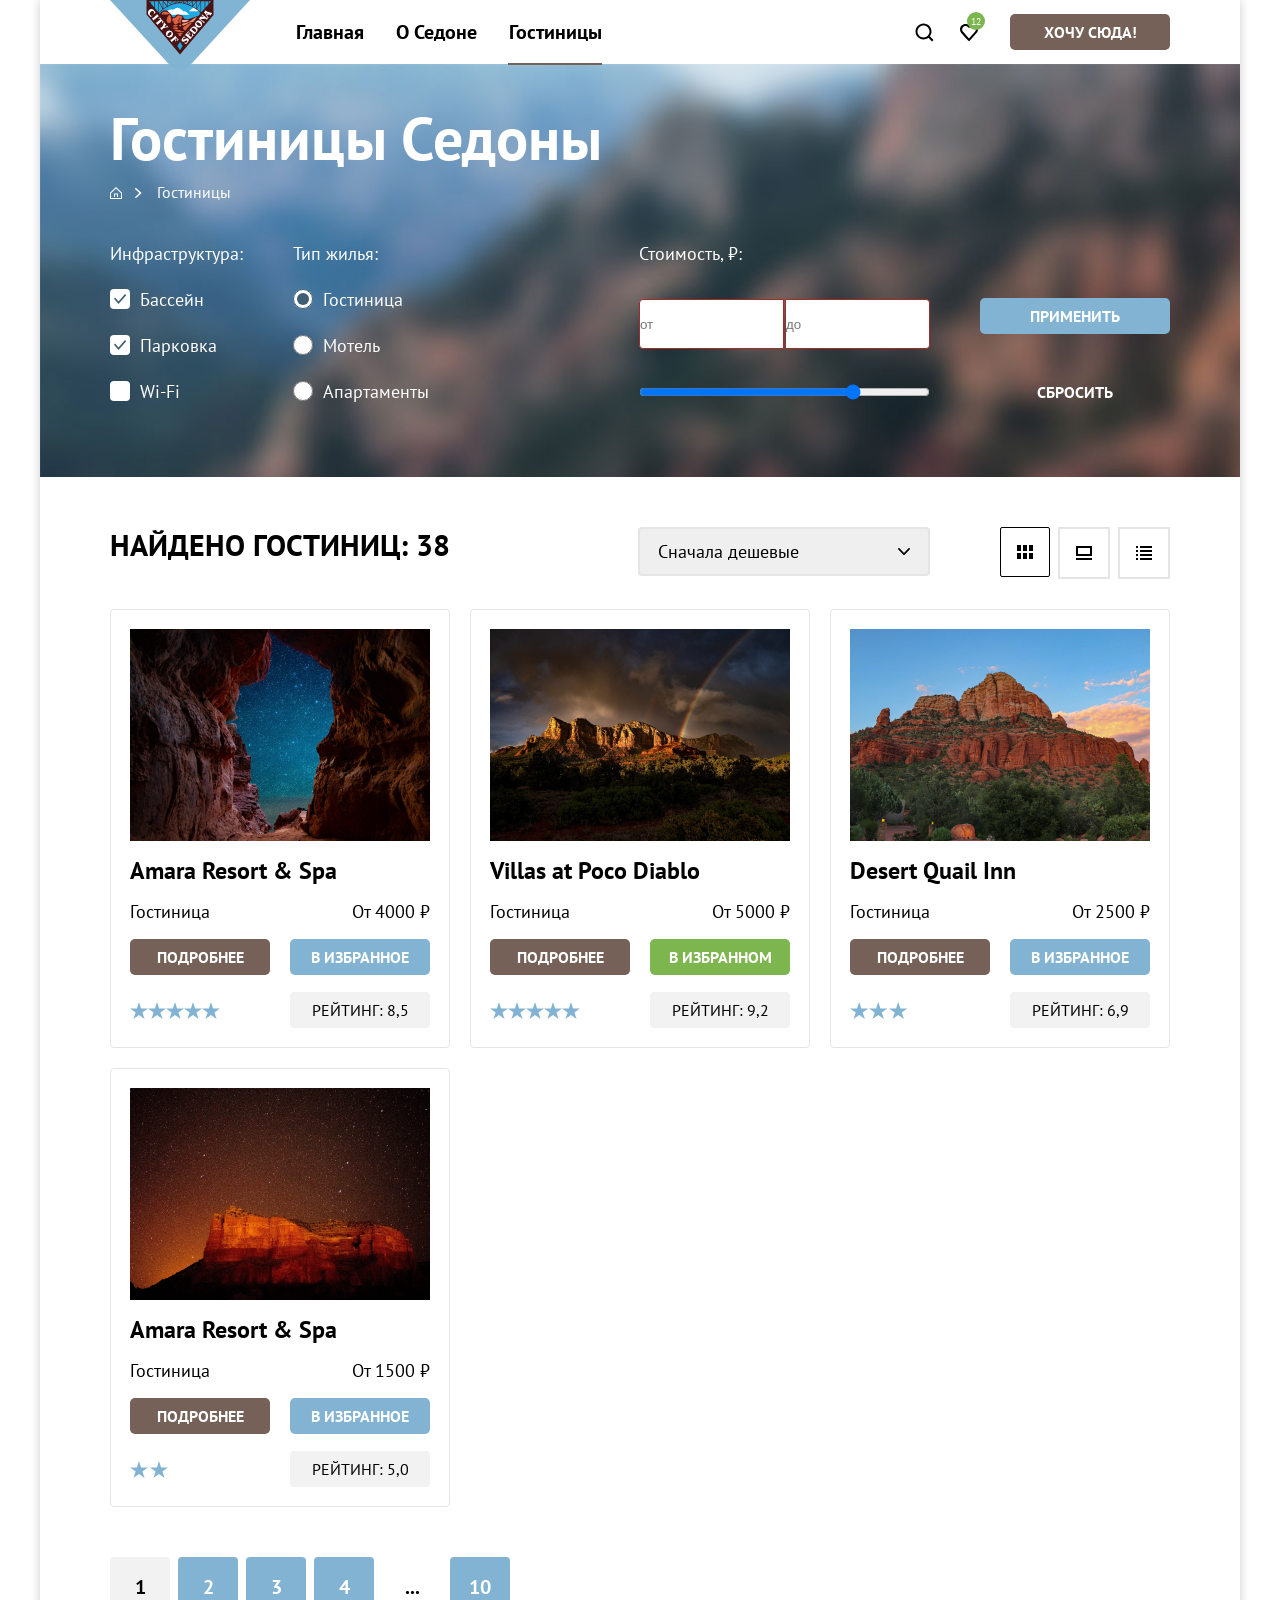
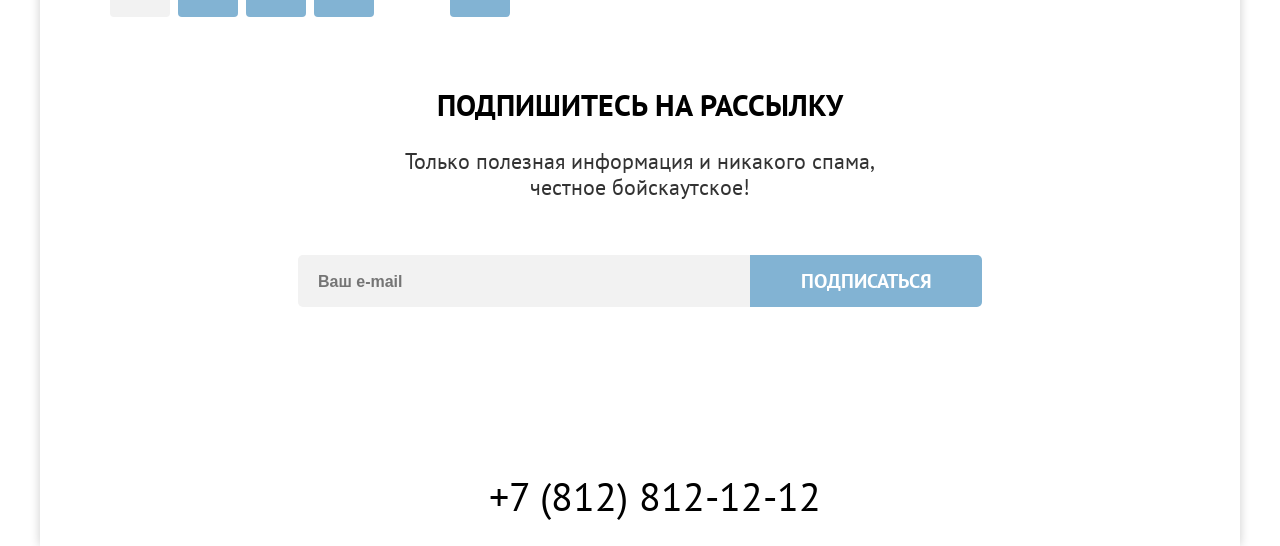
==== catalog.html @ c36bdca6 "Выполнил домашнюю работу 6 и 7. Сверстал index.html и catalog.html." ====
<!DOCTYPE html>
<html lang="ru">

<head>
  <meta charset="utf-8">
  <title>HTML Academy: Седона - Каталог</title>
  <link rel="stylesheet" href="styles/styles.css">
</head>

<body>
  <div class="page-container">
    <!-- Шапка  -->
    
    <header class="header">
      <a class="header-logo" href="index.html">
        <img src="images/logos/sedona-logo.svg" alt="Логотип сайта Седона">
      </a>
      <nav class="header-navigation">
        <ul class="header-menu">
          <li>
            <a class="header-menu-link" href="index.html">Главная</a>
          </li>
          <li>
            <a class="header-menu-link" href="#">О Седоне</a>
          </li>
          <li>
            <a class="header-menu-link header-menu-link-active" href="catalog.html">Гостиницы</a>
          </li>
        </ul>
        <ul class="header-search">
          <li>
            <a class="header-search-icon" href="#">              
              <span class="visually-hidden">Поиск</span>
            </a>
          </li>
          <li>
            <a class="header-favorites-icon" href="#">              
              <span class="visually-hidden">Избранное</span>
              <span class="header-favorites-circle">12</span>
            </a>
          </li>
          <li>
            <button class="button header-button" type="button">Хочу сюда!</button>
          </li>
        </ul>
      </nav>
    </header>

    <!-- Секция Main -->
    <main class="main">
      
      <div class="catalog-hotels">

        <h1 class="main-page-title catalog-hotels-title">Гостиницы Седоны</h1>
       
        <ul class="catalog-hotels-breadcrubs">
          <li>
            <a class="catalog-hotels-breadcrubs-home" href="index.html">
            <!-- <img src="images/icons/hotels-breadcrubs-icon.svg" width="12" height="12" alt="Home"> -->
            <span class="visually-hidden">Главная страница</span>
            </a>
          </li>          
          <li>
            <p class="catalog-hotels-breadcrubs-current">Гостиницы</p>            
          </li>
        </ul>

        <form class="catalog-select" action="https://echo.htmlacademy.ru" method="post">          
          <span class="visually-hidden">Выбор параметров поиска гостиниц</span>
          <div class="catalog-select-large-group">
            <fieldset class="catalog-select-group">
              <legend>Инфраструктура:</legend>
              <label class="catalog-select-group-selector"><input class="catalog-select-checkbox" type="checkbox" name="pool" checked>Бассейн</label>
              <label class="catalog-select-group-selector"><input class="catalog-select-checkbox" type="checkbox" name="parking" checked>Парковка</label>
              <label class="catalog-select-group-selector"><input class="catalog-select-checkbox" type="checkbox" name="wifi">Wi-Fi</label><br>
            </fieldset>
            <fieldset class="catalog-select-group">
              <legend>Тип жилья:</legend>
              <label class="catalog-select-group-selector"><input class="catalog-select-radio" type="radio" name="building-type" value="hotel" checked>Гостиница</label>
              <label class="catalog-select-group-selector"><input class="catalog-select-radio" type="radio" name="building-type" value="hostel">Мотель</label>
              <label class="catalog-select-group-selector"><input class="catalog-select-radio" type="radio" name="building-type" value="apartment">Апартаменты</label><br>
            </fieldset>
          </div>
          <div class="catalog-select-large-group">
            <fieldset class="catalog-select-group">
              <legend>Стоимость, ₽:</legend>
              <div class="catalog-select-price-inputs">
                <input class="catalog-price-input" type="text" name="from" placeholder="от">
                <input class="catalog-price-input" type="text" name="until" placeholder="до">
              </div>
              <input type="range" min="0" max="12000" step="1" value="9000"><br>
            </fieldset>
            <div class="catalog-select-group catalog-select-buttons">              
              <button class="catalog-select-button-submit button" type="submit" name="accept-btn">Применить</button>
              <button class="catalog-select-button-reset button" type="reset" name="reset-btn">Сбросить</button>
            </div>
          </div>
        </form>

      </div>

      <div class="catalog-search">

          <span class="visually-hidden">Каталог гостиниц</span>

          <div class="catalog-search-header">            
            <h1 class="catalog-search-title main-page-title">Найдено гостиниц: 38</h1>            
            <select class="catalog-search-sort">
              <option value="cheap">Сначала дешевые</option>
              <option value="popular">Сначала популярные</option>
              <option value="expensive">Сначала дорогие</option>
            </select>

            <div class="catalog-search-view-selector">
              <a href="#" class="catalog-search-view-option catalog-search-view-tiles">
                <span class="visually-hidden">Показать плитки</span>
              </a>
              <a href="#" class="catalog-search-view-option catalog-search-view-cards">
                <span class="visually-hidden">Показать карточки</span>
              </a>
              <a href="#" class="catalog-search-view-option catalog-search-view-list">
                <span class="visually-hidden">Показать списком</span>
              </a>
            </div>
          </div>

          <div class="catalog-cards-grid">
            <div class="catalog-card">
              <img class="catalog-card-picture" src="images/photos/hotel-1.jpg" width="300" height="212" alt="Фото Amara Resort & Spa">
              <h2 class="catalog-card-title">Amara Resort & Spa</h2>
              <div class="catalog-card-container">
                <p class="catalog-card-type">Гостиница</p>
                <p class="catalog-card-price">От 4000 ₽</p>
                <a class="button catalog-card-link" href="#">Подробнее</a>
                <a class="button catalog-card-favorite" href="#">В избранное</a>              
                <div class="catalog-card-stars catalog-card-four-stars">
                  <span class="visually-hidden">4 звезды</span>
                </div>
                <p class="catalog-card-ratio">Рейтинг: 8,5</p>
              </div>              
            </div>
            <div class="catalog-card">
              <img class="catalog-card-picture" src="images/photos/hotel-2.jpg" width="300" height="212" alt="Фото Villas at Poco Diablo">
              <h2 class="catalog-card-title">Villas at Poco Diablo</h2>
              <div class="catalog-card-container">
                <p class="catalog-card-type">Гостиница</p>
                <p class="catalog-card-price">От 5000 ₽</p>
                <a class="button catalog-card-link" href="#">Подробнее</a>
                <a class="button catalog-card-favorite catalog-card-favorite-active" href="#">В избранном</a>              
                <div class="catalog-card-stars catalog-card-four-stars">
                  <span class="visually-hidden">4 звезды</span>
                </div>
                <p class="catalog-card-ratio">Рейтинг: 9,2</p>
              </div>              
            </div>
            <div class="catalog-card">
              <img class="catalog-card-picture" src="images/photos/hotel-3.jpg" width="300" height="212" alt="Фото Desert Quail Inn">
              <h2 class="catalog-card-title">Desert Quail Inn</h2>
              <div class="catalog-card-container">
                <p class="catalog-card-type">Гостиница</p>
                <p class="catalog-card-price">От 2500 ₽</p>
                <a class="button catalog-card-link" href="#">Подробнее</a>
                <a class="button catalog-card-favorite" href="#">В избранное</a>              
                <div class="catalog-card-stars catalog-card-three-stars">
                  <span class="visually-hidden">3 звезды</span>
                </div>
                <p class="catalog-card-ratio">Рейтинг: 6,9</p>
              </div>
            </div>
            <div class="catalog-card">
              <img class="catalog-card-picture" src="images/photos/hotel-4.jpg" width="300" height="212" alt="Фото GreenThree">
              <h2 class="catalog-card-title">Amara Resort & Spa</h2>
              <div class="catalog-card-container">
                <p class="catalog-card-type">Гостиница</p>
                <p class="catalog-card-price">От 1500 ₽</p>
                <a class="button catalog-card-link" href="#">Подробнее</a>
                <a class="button catalog-card-favorite" href="#">В избранное</a>              
                <div class="catalog-card-stars catalog-card-two-stars">
                  <span class="visually-hidden">2 звезды</span>
                </div>
                <p class="catalog-card-ratio">Рейтинг: 5,0</p>
              </div>  
            </div>
        </div>            
        <ul class="catalog-pagination">
          <li class="catalog-pagination-item">
            <a class="catalog-pagination-link catalog-pagination-link-active" href="#">1</a>
          </li>
          <li class="catalog-pagination-item">
            <a class="catalog-pagination-link" href="#">2</a>
          </li>
          <li class="catalog-pagination-item">
            <a class="catalog-pagination-link" href="#">3</a>
          </li>
          <li class="catalog-pagination-item">
            <a class="catalog-pagination-link" href="#">4</a>
          </li>
          <li class="catalog-pagination-item">
            ...
          </li>
          <li class="catalog-pagination-item">
            <a class="catalog-pagination-link" href="#">10</a>
          </li>
        </ul>
      </div>
      <div class="catalog-subscribe">
        <h3 class="main-page-title catalog-subscribe-title">Подпишитесь на рассылку</h3>
        <p class="main-page-text catalog-subscribe-text">Только полезная информация и никакого спама,<br> честное
          бойскаутское!</p>
        <form action="https://echo.htmlacademy.ru" method="post" class="main-subscribe-form">
          <input class="catalog-subscribe-email main-subscribe-email" type="email" name="email" placeholder="Ваш e-mail">
          <input class="main-subscribe-button" type="submit" name="subscribe-btn" value="Подписаться">
        </form>
      </div>

    </main>
    <!-- Футер --> 
    <footer class="footer">
      <div class="footer-container">
        <ul class="footer-social">
          <li>
            <a href="#" class="footer-social-link icon-vk">
              <span class="visually-hidden">VK</span>
            </a>
          </li>
          <li>
            <a href="#" class="footer-social-link icon-telegram">
              <span class="visually-hidden">Telegram</span>
            </a>
          </li>
          <li>
            <a href="#" class="footer-social-link icon-youtube">
              <span class="visually-hidden">Youtube</span>
            </a>
          </li>
        </ul>
        <div class="main-section-text footer-phone">
          <a class="main-page-text footer-phone-number" href="tel:+78128121212">+7 (812) 812-12-12</a>
        </div>
        <div class="footer-logo">
          <a class="footer-link-htmlacademy" href="https://htmlacademy.ru/intensive/htmlcss">
            <span class="visually-hidden">HTML-Academy</span>
          </a>
        </div>
      </div>
    </footer>
  </div>  
</body>

</html>
---- styles/styles.css ----
/* Настройка шрифтов */

@font-face {
  font-family: "PT Sans";
  font-style: normal;
  font-weight: 400;
  src: url("../fonts/ptsans-400.woff2") format("woff2");
  font-display: swap;
}

@font-face {
  font-family: "PT Sans";
  font-style: normal;
  font-weight: 700;
  src: url("../fonts/ptsans-700.woff2") format("woff2");
  font-display: swap;
}

/* Базовые стили */

* {
  margin: 0;
  padding: 0;
}

html {
  
  /*box-sizing: content-box;*/
  /**/

}



body {      
  display: flex;  
  justify-content: center;
 
  font-family: "PT Sans", sans-serif;
  font-weight: 400;
  font-size: 18px;
  line-height: 21px;
  color: #000000;
  background-color: #FFFFFF;
}

.page-container {
  height: 100%;
  width: 1200px;
  box-shadow: 0 0 10px 0 rgba(0, 0, 0, 0.2);
}

ul {
  list-style: none;
}

a {
  text-decoration: none;
  color: #FFFFFF;
}

a:visited {
  color: #FFFFFF;
}

.main-page-title {
  font-family: "PT Sans", sans-serif;
  font-style: normal;  
  font-weight: 700;
  font-size: 30px;
  line-height: 36px;
  letter-spacing: 0%;
  text-transform: uppercase;
  color: #000000;
}

.main-page-text {
  font-family: "PT Sans", sans-serif;  
  font-style: normal;  
  font-weight: 400;
  font-size: 22px;
  line-height: 26px;
  letter-spacing: 0%;
  color: #333333;
}

.button {
  font-family: "PT Sans", sans-serif;  
  font-style: normal;
  font-weight: 700;
  text-transform: uppercase;
  border-radius: 5px;
  border: none;
  background-color: #756157;
  color: #FFFFFF;
}

/* Стили невидимых элементов */

.visually-hidden {
  position: absolute;
  max-width: 1px;
  max-height: 1px;
  margin: -1px;
  border: 0px;
  padding: 0px;
  overflow: hidden;  
}

/* Стили для шапки */

.header {
  display: flex;
  align-items: center;  
  height: 64px;
  padding-left: 240px;
  font-family: "PT Sans", sans-serif;
  font-weight: 700;
  position: relative;
}

.header a {
  color: #000000;
}

.header-logo {  
  position: absolute;  
  top: 0px;
  left: 70px;
  width: 140;
  height: 70;
}

.header-navigation {  
  display: flex;    
  flex-grow: 1;
  align-items: center;
  margin: 0;
  padding: 0;  
}

.header-menu {
  min-width: 340px;  
  display: flex;
  align-items: center;  
  margin-right: auto;  
}

.header-menu-link {
  padding: 16px 16px;
  font-size: 20px;
}

.header-menu-link-active {
  position: relative;
}

.header-menu-link-active::after {
  content: '';
  position: absolute;
  left: 15px;
  top: 60px;
  width: 75%;
  height: 2px;      
  text-align: center;
  background-color: #756157;
  /*background-color: #3498db; */
}

.header-search {   
  display: flex;
  align-items: center;  
  margin-right: 70px;
}

.header-search-link {  
  padding: 15px;
}

.header-favorites {
  position: relative;
}

.header-search li:not(:last-child) {
  margin-right: 28px;
}

.header-search-icon {  
  display: block;
  width: 20px;
  height: 20px;
  background-image: url("../images/icons/search.svg");
  background-color: #FFFFFF;
  background-repeat: no-repeat;
  background-position: center;
}

.header-favorites-icon {
  position: relative;  
  display: block;
  width: 20px;
  height: 20px;
  right: 3px;
  background-image: url("../images/icons/heart.svg");
  background-color: #FFFFFF;
  background-repeat: no-repeat;
  background-position: center;
}

.header-favorites-circle {
  position: absolute;
  width: 18px;
  height: 18px;
  border-radius: 50%;
  background: #7DB54F;
  color: #FFFFFF;
  top: -10px;
  left: 8px;
  font-family: "PT Sans", sans-serif;
  font-style: normal;
  font-weight: 400;
  font-size: 10px;  
  color: #FFFFFF;
  display: flex;
  justify-content: center;
  align-items: center;  
}

.header-button {
  min-width: 160px;
  min-height: 36px;  
  font-size: 16px;
  line-height: 20px;
  text-transform: uppercase;
}



/* Стили для блока main */

.main-title {  
  display: flex;
  flex-direction: column;  
  min-height: 485px;
  background-image: url("../images/background/sedona-bg.jpg");  
  background-color: #FFFFFF;  
  background-repeat: no-repeat;
  background-size: cover;  
}

.main-title-welcome {    
  margin-top: 50px;
  margin-left: auto;
  margin-right: auto;
  
}

.main-presentation {  
  height: 282px;
  display: flex;
  flex-direction: column;
  align-items: center;
}

.main-presentation-title, .main-slogan-title, .main-interest-title, .catalog-subscribe-title {  
  text-align: center;
  max-width: 750px;
  font-size: 30px;
  line-height: 36px;
  margin-left: auto;
  margin-right: auto;
  margin-top: 70px;
}

.main-presentation-text, .main-slogan-text, .main-interest-text, .catalog-subscribe-text {
  text-align: center;
  font-size: 22px;
  line-height: 26px;
  margin-top: 25px;
}

.main-features {  
  height: 1155px;  
}

.grid-container {
  display: grid;
  grid-template-columns: repeat(3, 1fr);
  grid-template-rows: auto auto auto;
  grid-template-areas:
    "a b b"
    "c d e"
    "f f g";
}

.item-a { grid-area: a; }
.item-b { grid-area: b; }
.item-c { grid-area: c; }
.item-d { grid-area: d; }
.item-e { grid-area: e; }
.item-f { grid-area: f; }
.item-g { grid-area: g; }

.main-features-item {    
  display: flex;
  flex-direction: column;
  align-items: center;
  text-align: center;
  height: 385px;  
}

.main-features-item:first-child, .main-features-item:last-child {
  background-color: #82B3D3;  
}

.main-features-item:first-child .main-features-separator, .main-features-item:last-child .main-features-separator {
  background-color: #FFFFFF;
}

.main-features-separator {
  width: 60px;
  height: 2px;
  background-color: #000000;  
  opacity: 30%;
  margin-top: 25px;
  margin-left: auto;
  margin-right: auto;
}

.main-features-item:first-child .main-features-title, .main-features-item:last-child .main-features-title {
  color: #ffffff;
  margin-top: 105px;
}

.main-features-title {
color: #000000;  
margin-top: 115px;
width: 180px;
text-align: center;
font-size: 24px;
line-height: 28px;
}

.main-features-item:first-child .main-features-text, .main-features-item:last-child .main-features-text {
  color: #ffffff;  
}

.main-features-text {
color: #333333;
margin-top: 28px;
font-size: 18px;
line-height: 22px;
}

.main-slogan { 
 min-height: 246px;
 display: flex;
 flex-direction: column;
 align-items: center;
}

.main-slogan-title {
  max-width: 505px;
  font-size: 30px;
  line-height: 36px;
  margin-top: 65px;
}

.main-slogan-text {
  max-width: 490px;
  font-size: 22px;
  line-height: 26px;
  margin-top: 0;
}

.main-products {
 
 min-height: 385px;
 display: flex;
 flex-direction: row; 
}

.main-products-item {
  min-width: 400px;
  display: flex;
  flex-direction: column;
  align-items: center;
}

.main-products-item:first-child, .main-products-item:last-child  {
  background-color: #f0f5f9;
}

.main-products-item-image {
  margin-top: 80px;
}

.main-products-apartment-image {
  display: block;
  width: 75px;
  height: 76px;
  background-image: url("../images/icons/apartment-icon.svg");  
  background-color: #f0f5f9;  
  background-repeat: no-repeat;
  background-size: center;
}

.main-products-food-image {
  display: block;
  width: 75px;
  height: 76px;
  background-image: url("../images/icons/food-icon.svg");  
  background-color: #FFFFFF;  
  background-repeat: no-repeat;
  background-size: center;
}

.main-products-souvenirs-image {
  display: block;
  width: 75px;
  height: 76px;
  background-image: url("../images/icons/souvenirs-icon.svg");  
  background-color: #f0f5f9;  
  background-repeat: no-repeat;
  background-size: center;
}

.main-products-item-tite {
  margin-top: 30px;
  font-size: 24px;
  line-height: 28px;
}

.main-products-item-text {
  margin-top: 7px;
  font-size: 18px;
  line-height: 21px;
  max-width: 230px;
  text-align: center;
}

.main-interest {  
  min-height: 406px;
  display: flex;
  flex-direction: column;
  align-items: center;
}

.main-interest-title {
  margin-top: 95px;
}

.main-interest-text {
  margin-top: 0;
  max-width: 600px;
}

.main-interest-button {  
  font-size: 20px;
  line-height: 36px;
  letter-spacing: 0px;
  min-width: 376px;  
  padding: 8px 0px;    
  margin-top: 33px;
}

.main-subscribe {  
  display: flex;
  flex-direction: column;
  align-items: center;  
  min-height: 415px;   
  background-image:  url("../images/background/subscribe-bg.jpg");  
  background-color: #517da5;  
  background-repeat: no-repeat;
  background-size: cover;  
}

.main-subscribe-title {
  color: #FFFFFF;
  margin-top: 95px;
  margin-bottom: 0;
}

.main-subscribe-text {
  margin-top: 20px;
  margin-bottom: 0;
  color: #FFFFFF;
  max-width: 500px;
  text-align: center;
}

.main-subscribe-form {
  display: flex;
  flex-direction: row;  
  margin-top: 55px;  
}


.main-subscribe-email {
  /*font-family: "PT Sans", sans-serif;  
  font-style: normal;  */
  font-weight: 400;
  font-size: 18px;
  line-height: 24px;
  letter-spacing: 0%;
  color: #333333;
  padding: 14px;
  min-width: 424px;
  color: #000000;
  border: none;
  border-top-left-radius: 5px;  
  border-bottom-left-radius: 5px;  
}

.main-subscribe-email::placeholder {
  font-size: 16px;
  font-weight: 700;
  text-indent: 6px;
}


.main-subscribe-button {
  background-color: #82B3D3;
  font-size: 20px;
  line-height: 36px;
  letter-spacing: 0px;
  min-width: 232px;
  padding: 8px 0px;
  font-family: "PT Sans", sans-serif;  
  font-style: normal;
  font-weight: 700;
  text-transform: uppercase;
  border-radius: 0px 5px 5px 0px;
  border: none;  
  color: #FFFFFF;
}

/* Стили для футера */

.footer {  
  padding: 40px 70px 30px;
  margin: 0;
}

.footer-container {  
  display: flex;
  justify-content: space-between;
  min-width: 1060px;
  min-width: 50px;
  margin-top: 5px;
  /*top: 40px;
  left: 70px;*/
}

.footer-social {
  display: flex;
  margin: 0;
  padding: 0;  
}

.footer-social-link {
  display: block;
  min-width: 48px;
  min-height: 40px;
}

.icon-vk {
  background-image: url("../images/icons/vk.svg");
  background-repeat: no-repeat;
  background-position: center;
}

.icon-telegram {
  background-image: url("../images/icons/telegram.svg");
  background-repeat: no-repeat;
  background-position: center;
}

.icon-youtube {
  background-image: url("../images/icons/youtube.svg");
  background-repeat: no-repeat;
  background-position: center;
}

.footer-phone {
  display: flex;
  align-items: center;  
}

.footer-phone-number {
  color: #000000;
  font-size: 40px;
  line-height: 40px;  
}

.footer-logo {
  display: flex;
  align-items: center;
}

.footer-link-htmlacademy {
  display: block;  
  min-width: 115px;
  min-height: 33px;
  background-image: url("../images/logos/html-academy-logo.svg");  
  background-repeat: no-repeat;
  background-position: center;
}

.catalog-hotels {
  /*display: flex;*/
  /*flex-direction: column;*/
  /*align-items: center;*/
  height: 305px;  
  padding: 35px 70px 73px;
  margin: 0;
  background-color: #FFFFFF;
  background-image: url("../images/background/sedona-hotels-bg.jpg");
  background-size: cover;
  background-repeat: no-repeat;
}

/*.sedona-hotels-container {
  min-width: 1060px;
  display: flex;
  align-items: center;
}*/

.catalog-hotels-title {
  color: #FFFFFF;
  font-size: 60px;
  line-height: 78px;
  text-transform: none;
  /*margin-top: 0;
  margin-bottom: 0;*/
}

.catalog-hotels-breadcrubs {  
  margin-top: 5px;  
  display: flex;
  flex-wrap: wrap;
  list-style: none;
  font-size: 16px;
  color: #FFFFFF;
  align-items: center;
  text-align: center;
}

.catalog-hotels-breadcrubs-home {  
  display: block;
  width: 12px;
  height: 12px;
  background-image: url("../images/icons/hotels-breadcrubs-home.svg");
  background-repeat: no-repeat;
  background-position: center;
}


.catalog-hotels-breadcrubs-current {
  position: relative;
  padding-left: 35px;
}

.catalog-hotels-breadcrubs-current::after {
  position: absolute;
  content: '';
  display: block;
  top: 5px;
  left: 10px;
  width: 12px;
  height: 12px;
  background-image: url("../images/icons/hotels-breadcrubs-arrow.svg");
  background-repeat: no-repeat;
  background-position: center;
  /*pointer-events: none;
  cursor: default; */
}


.catalog-select {
  padding-top: 40px;
  display: grid;
  grid-template-columns: repeat(2, 1fr);
  gap: 50px;
  color: #FFFFFF;
}

.catalog-select-large-group{
  display: flex;
  gap: 50px;
}

.catalog-select-group {
  display: flex;
  flex-direction: column;
  border: none;
}

.catalog-select-group-selector {
  margin-top: 25px;
  display: flex;
  flex-direction: row;
  gap: 10px;
}

.catalog-select-checkbox {
  appearance: none;
  width: 20px;
  height: 20px;  
  border-radius: 4px;
  background-color: #FFFFFF;  
  cursor: pointer;  
}

.catalog-select-checkbox:checked {
  background-image: url("../images/icons/checkbox.svg");
  background-repeat: no-repeat;
  background-position: center;
}

.catalog-select-radio {
  width: 20px;
  height: 20px;  
  accent-color: #3F5E72;  
  cursor: pointer;  
}

.catalog-select-price-inputs {  
  display: flex;
  gap: 1px;
  padding-top: 35px;
  padding-bottom: 35px;
}

.catalog-price-input {
  width: 143px;
  height: 48px;
  border: 1px solid brown;
}

.catalog-price-input:first-child {
  border-top-left-radius: 4px;
  border-bottom-left-radius: 4px;
}

.catalog-price-input:last-child {
  border-top-right-radius: 4px;
  border-bottom-right-radius: 4px;
}

.catalog-select-buttons {
  display: flex;
  padding-top: 55px;
  gap: 40px;  
}

.catalog-select-group .button {
  padding: 8px 50px;
  font-size: 16px;
  line-height: 20px;
  font-weight: 700;  
}

.catalog-select-button-submit {
  background-color: #82B3D3;
}

.catalog-select-button-reset {
  background-color: transparent;
}

.catalog-search {
  margin-top: 50px;
}

.catalog-search-header {  
  display: flex;  
  flex-grow: 1;
}

.catalog-search-title {  
  margin-right: auto;
  margin-left: 70px;
}

.catalog-search-sort {
  padding: 12px 48px 12px 18px;
  width: 292px;
  height: 49px;
  border: 2px solid #e5e5e5;
  border-radius: 4px;
  margin-right: 70px;
  appearance: none;
  background-image: url("../images/icons/selector-arrow.svg");  
  background-repeat: no-repeat;
  background-position: right 18px center;  
  font-family: inherit;
  font-size: 18px;
  line-height: 21px;
}

.catalog-search-sort:hover {
  border-color: #68a2ca;
}

.catalog-search-view-selector {  
  display: flex;
  padding-right: 70px;
  gap: 8px;  
}

.catalog-search-view-option {
  display: block;
  width: 48px;
  height: 48px;
  border: 2px solid #e5e5e5;
}

.catalog-search-view-tiles {
  border: 1px solid #000000;
  border-radius: 2px;
  background-color: #FFFFFF;
  background-image: url("../images/icons/icon-tiles.svg");
  background-repeat: no-repeat;
  background-position: center;
}

.catalog-search-view-cards {
  background-color: #FFFFFF;
  background-image: url("../images/icons/icon-cards.svg");
  background-repeat: no-repeat;
  background-position: center;
}

.catalog-search-view-list {
  background-color: #FFFFFF;
  background-image: url("../images/icons/icon-list.svg");
  background-repeat: no-repeat;
  background-position: center;
}

/*.catalog-search-image {
  display: block;
  width: 12px;
  height: 7px;  
  background-color: #200000;
  background-image: url("../images/icons/selector-arrow.svg");  
}*/

.catalog-cards-grid {
  margin-top: 30px;
  padding-left: 70px;
  padding-right: 70px;
  display: grid;
  grid-template-columns: repeat(3, 1fr);
  gap: 20px;  
}

.catalog-card {
  display: flex;
  flex-direction: column;  
  /*width: 340px;
  height: 438px;*/
  padding: 19px;
  border: 1px solid #e5e5e5;
  border-radius: 4px;
}

.catalog-card-picture {
  margin-bottom: 16px;
}

.catalog-card-title {
  flex-grow: 1;
  margin: 0;
  margin-bottom: 16px;
  font-size: 24px;
  line-height: 28px;
  font-weight: 700;
  color: #000000;
}

.catalog-card-container {
  display: grid;
  grid-template-columns: repeat(2, 1fr);
  gap: 17px 20px;
}

.catalog-card-price {
  text-align: right;
}

.catalog-card-link, .catalog-card-favorite {
  padding: 8px 18px;
  font-size: 16px;
  line-height: 20px;
  text-align: center;
}

.catalog-card-favorite {
  background-color: #82B3D3;
}

.catalog-card-favorite-active {
  background-color: #7DB54F;
}

.catalog-card-stars {
  .height: 36px;
  background-image: url("../images/icons/catalog-card-star.svg");
  background-repeat: space no-repeat;
  background-position: left center;
}

.catalog-card-two-stars {
    width: 38px;
}

.catalog-card-three-stars {
    width: 57px;
}

.catalog-card-four-stars {
    width: 90px;
}

.catalog-card-ratio {
/*  display: inline-block;*/
  padding: 8px 20px;
  margin: 0;
  font-size: 16px;
  line-height: 20px;
  text-align: center;
  text-transform: uppercase;
  background-color: #f2f2f2;
  border-radius: 4px;
}

.catalog-pagination {
  /*border: 1px solid green;*/
  margin-top: 50px;
  padding-left: 70px;
  padding-right: 70px;
  display: flex;
  gap: 8px;
  flex-wrap: wrap;  

}

.catalog-pagination-item {  
  display: block;
  box-sizing: border-box;
  min-width: 60px;
  height: 60px;
  padding: 12px 10px;
  font-size: 20px;
  line-height: 36px;
  font-weight: 700;  
  text-align: center;
  vertical-align: center;
  border-radius: 4px;
  background-color: #82B3D3;
}

.catalog-pagination-item:first-child {
  background-color: #F2F2F2;  
}

.catalog-pagination-item:nth-last-child(2) {
  background-color: #FFFFFF;  
}

.catalog-pagination-link {
  color: #FFFFFF;  
}

.catalog-pagination-link-active {
  color: #000000;  
}

.catalog-page-number, .catalog-page-separator {
  display: flex;
  align-items: center;
  justify-content: center;
  min-width: 60px;
  min-height: 60px;
  background-color: #82B3D3;  
  margin-right: 3px;  
}

.catalog-page-separator {
  background-color: #FFFFFF;
}

.catalog-page-active {
  background-color: #F2F2F2;
}

.catalog-subscribe {
  display: flex;
  flex-direction: column;
  align-items: center;  
  min-height: 414px;
}

.catalog-subscribe-email {
background-color: #F2F2F2;
}

.modal-search-window {
  display: none;
}
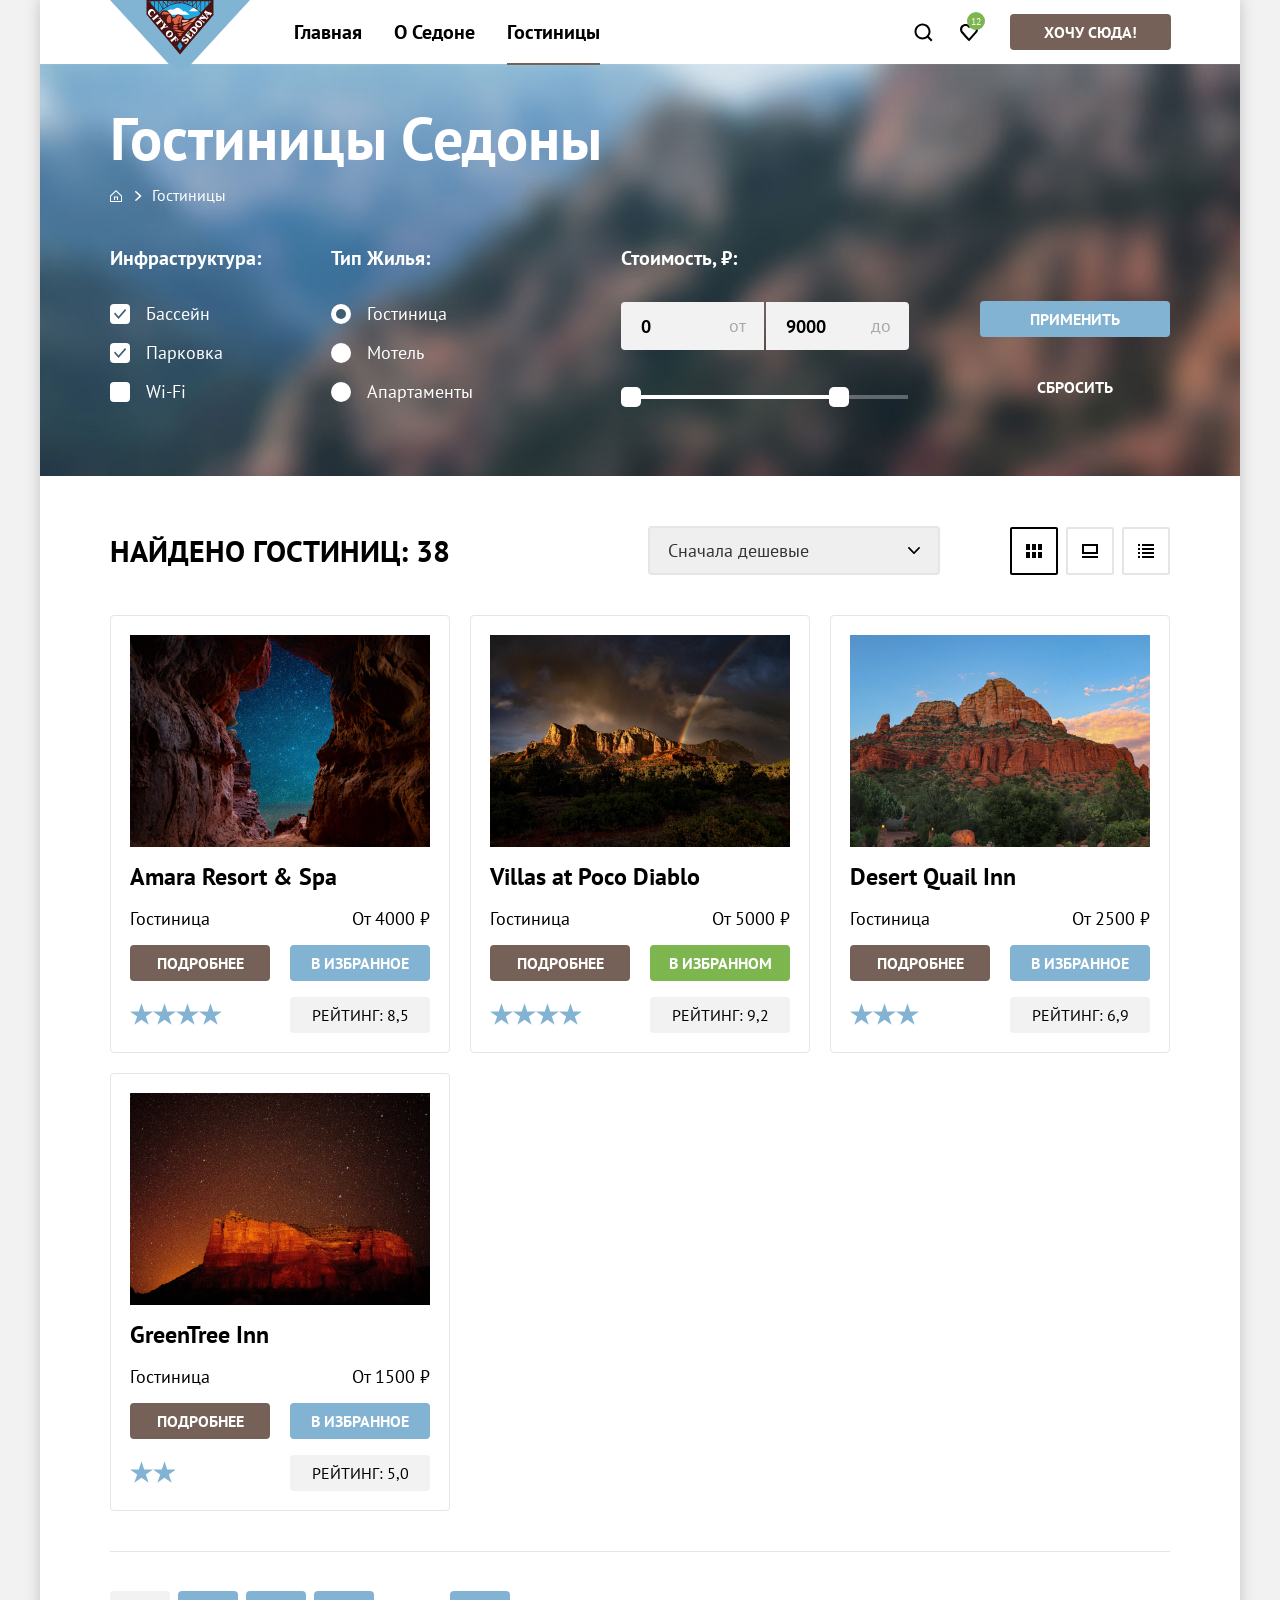
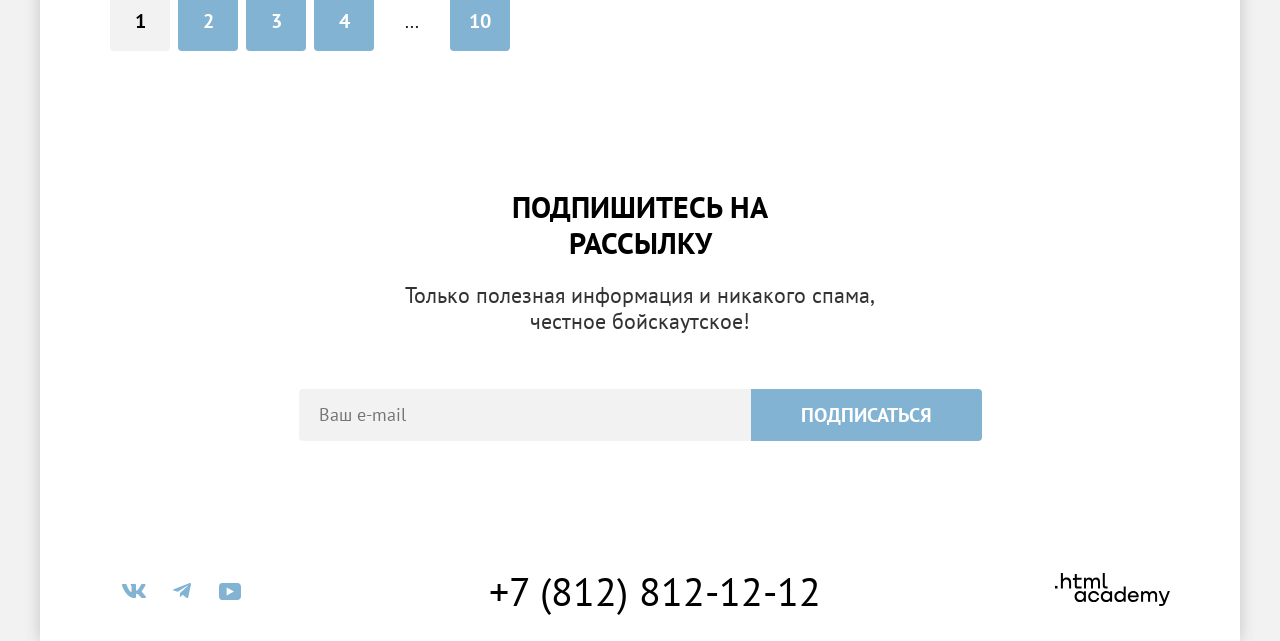
==== commit b4b7b450: "Выполнил домашние работы 8, 9 и 10. Сверстал полностью index.html и catalog.html. Сверстал модально" ====
--- a/catalog.html
+++ b/catalog.html
@@ -1,250 +1,316 @@
 <!DOCTYPE html>
 <html lang="ru">
-
 <head>
   <meta charset="utf-8">
   <title>HTML Academy: Седона - Каталог</title>
+  <link rel="icon" href="favicon.ico" sizes="32x32">
   <link rel="stylesheet" href="styles/styles.css">
 </head>
-
 <body>
   <div class="page-container">
-    <!-- Шапка  -->
-    
     <header class="header">
       <a class="header-logo" href="index.html">
-        <img src="images/logos/sedona-logo.svg" alt="Логотип сайта Седона">
+        <img src="images/logos/sedona-logo.svg" width="140" height="70" alt="Логотип сайта Седона">
       </a>
       <nav class="header-navigation">
-        <ul class="header-menu">
-          <li>
+        <ul class="list-global header-menu">
+          <li class="header-menu-item">
             <a class="header-menu-link" href="index.html">Главная</a>
           </li>
-          <li>
+          <li class="header-menu-item">
             <a class="header-menu-link" href="#">О Седоне</a>
           </li>
-          <li>
+          <li class="header-menu-item">
             <a class="header-menu-link header-menu-link-active" href="catalog.html">Гостиницы</a>
           </li>
         </ul>
-        <ul class="header-search">
-          <li>
-            <a class="header-search-icon" href="#">              
+        <ul class="list-global header-search">
+          <li class="header-search-item">
+            <a class="header-search-link header-search-icon" href="#">
               <span class="visually-hidden">Поиск</span>
             </a>
           </li>
-          <li>
-            <a class="header-favorites-icon" href="#">              
+          <li class="header-search-item">
+            <a class="header-search-link header-favorites-icon" href="#">
               <span class="visually-hidden">Избранное</span>
               <span class="header-favorites-circle">12</span>
             </a>
           </li>
-          <li>
-            <button class="button header-button" type="button">Хочу сюда!</button>
-          </li>
-        </ul>
+        </ul>
+        <div class="header-button-container">
+          <a class="button button-brown header-button" href="#">Хочу&nbsp;сюда!</a>
+        </div>
       </nav>
     </header>
-
-    <!-- Секция Main -->
     <main class="main">
-      
-      <div class="catalog-hotels">
-
-        <h1 class="main-page-title catalog-hotels-title">Гостиницы Седоны</h1>
-       
-        <ul class="catalog-hotels-breadcrubs">
-          <li>
-            <a class="catalog-hotels-breadcrubs-home" href="index.html">
-            <!-- <img src="images/icons/hotels-breadcrubs-icon.svg" width="12" height="12" alt="Home"> -->
-            <span class="visually-hidden">Главная страница</span>
-            </a>
-          </li>          
-          <li>
-            <p class="catalog-hotels-breadcrubs-current">Гостиницы</p>            
-          </li>
-        </ul>
-
-        <form class="catalog-select" action="https://echo.htmlacademy.ru" method="post">          
+      <section class="catalog-filter">
+        <h1 class="page-title catalog-filter-title">Гостиницы Седоны</h1>
+        <ul class="list-global catalog-filter-breadcrubs">
+          <li class="catalog-filter-breadcrubs-item">
+            <a class="catalog-filter-breadcrubs-home" href="index.html">
+            <span class="visually-hidden">Ссылка на главную страницу</span>
+            </a>
+          </li>
+          <li class="catalog-filter-breadcrubs-item">
+            <p class="catalog-filter-breadcrubs-current">Гостиницы</p>
+          </li>
+        </ul>
+        <form class="catalog-select" action="https://echo.htmlacademy.ru" method="post">
           <span class="visually-hidden">Выбор параметров поиска гостиниц</span>
-          <div class="catalog-select-large-group">
-            <fieldset class="catalog-select-group">
-              <legend>Инфраструктура:</legend>
-              <label class="catalog-select-group-selector"><input class="catalog-select-checkbox" type="checkbox" name="pool" checked>Бассейн</label>
-              <label class="catalog-select-group-selector"><input class="catalog-select-checkbox" type="checkbox" name="parking" checked>Парковка</label>
-              <label class="catalog-select-group-selector"><input class="catalog-select-checkbox" type="checkbox" name="wifi">Wi-Fi</label><br>
+          <div class="catalog-select-checkers">
+            <fieldset class="catalog-select-fieldset">
+              <legend class="page-title catalog-select-title">Инфраструктура:</legend>
+              <ul class="list-global catalog-select-fieldset-list">
+                <li class="catalog-select-fieldset-item">
+                  <label class="control">
+                    <input class="control-input visually-hidden" type="checkbox" name="infrastructure" value="pool" checked>
+                    <span class="control-mark"></span>
+                    <span class="control-label">Бассейн</span>
+                  </label>
+                </li>
+                <li class="catalog-select-fieldset-item">
+                  <label class="control">
+                    <input class="control-input visually-hidden" type="checkbox" name="infrastructure" value="parking" checked>
+                    <span class="control-mark"></span>
+                    <span class="control-label">Парковка</span>
+                  </label>
+                </li>
+                <li class="catalog-select-fieldset-item">
+                  <label class="control">
+                    <input class="control-input visually-hidden" type="checkbox" name="infrastructure" value="wifi">
+                    <span class="control-mark"></span>
+                    <span class="control-label">Wi-Fi</span>
+                  </label>
+                </li>
+              </ul>
             </fieldset>
-            <fieldset class="catalog-select-group">
-              <legend>Тип жилья:</legend>
-              <label class="catalog-select-group-selector"><input class="catalog-select-radio" type="radio" name="building-type" value="hotel" checked>Гостиница</label>
-              <label class="catalog-select-group-selector"><input class="catalog-select-radio" type="radio" name="building-type" value="hostel">Мотель</label>
-              <label class="catalog-select-group-selector"><input class="catalog-select-radio" type="radio" name="building-type" value="apartment">Апартаменты</label><br>
+            <fieldset class="catalog-select-fieldset">
+              <legend class="page-title catalog-select-title">Тип Жилья:</legend>
+              <ul class="list-global catalog-select-fieldset-list">
+                <li class="catalog-select-fieldset-item">
+                  <label class="control">
+                    <input class="control-input visually-hidden" type="radio" name="building" value="hotel" checked>
+                    <span class="control-mark"></span>
+                    <span class="control-label">Гостиница</span>
+                  </label>
+                </li>
+                <li class="catalog-select-fieldset-item">
+                  <label class="control">
+                    <input class="control-input visually-hidden" type="radio" name="building" value="motel">
+                    <span class="control-mark"></span>
+                    <span class="control-label">Мотель</span>
+                  </label>
+                </li>
+                <li class="catalog-select-fieldset-item">
+                  <label class="control">
+                    <input class="control-input visually-hidden" type="radio" name="building" value="apartment">
+                    <span class="control-mark"></span>
+                    <span class="control-label">Апартаменты</span>
+                  </label>
+                </li>
+              </ul>
             </fieldset>
           </div>
-          <div class="catalog-select-large-group">
-            <fieldset class="catalog-select-group">
-              <legend>Стоимость, ₽:</legend>
-              <div class="catalog-select-price-inputs">
-                <input class="catalog-price-input" type="text" name="from" placeholder="от">
-                <input class="catalog-price-input" type="text" name="until" placeholder="до">
-              </div>
-              <input type="range" min="0" max="12000" step="1" value="9000"><br>
-            </fieldset>
-            <div class="catalog-select-group catalog-select-buttons">              
-              <button class="catalog-select-button-submit button" type="submit" name="accept-btn">Применить</button>
-              <button class="catalog-select-button-reset button" type="reset" name="reset-btn">Сбросить</button>
-            </div>
+          <div class="catalog-select-prices">
+              <h2 class="page-title catalog-select-title">Стоимость, ₽:</h2>
+              <div class="catalog-select-prices-wrapper">
+                <div class="catalog-select-prices-input">
+                  <input class="catalog-select-prices-field catalog-select-prices-min" type="number" name="price-min" id="price-min" value="0">
+                  <label for="price-min" class="catalog-select-prices-label price-label-min">от</label>
+                </div>
+                <div class="catalog-select-prices-input">
+                  <input class="catalog-select-prices-field catalog-select-prices-max" type="number" name="price-max" id="price-max" value="9000">
+                  <label for="price-max" class="catalog-select-prices-label price-label-max">до</label>
+                </div>
+              </div>
+              <div class="catalog-select-prices-scale">
+                  <div class="catalog-select-prices-bar">
+                    <button class="catalog-select-toggle price-toggle-min" type="button">
+                      <span class="visually-hidden">Выбрать минимальную цену</span>
+                    </button>
+                    <button class="catalog-select-toggle price-toggle-max" type="button">
+                      <span class="visually-hidden">Выбрать максимальную цену</span>
+                    </button>
+                  </div>
+              </div>
+          </div>
+          <div class="catalog-select-buttons">
+            <button class="catalog-select-button-submit button button-blue" type="submit" name="accept-btn">Применить</button>
+            <button class="catalog-select-button-reset button button-transparent" type="reset" name="reset-btn">Сбросить</button>
           </div>
         </form>
-
-      </div>
-
-      <div class="catalog-search">
-
-          <span class="visually-hidden">Каталог гостиниц</span>
-
-          <div class="catalog-search-header">            
-            <h1 class="catalog-search-title main-page-title">Найдено гостиниц: 38</h1>            
+      </section>
+      <section class="catalog-search">
+          <span class="visually-hidden">Результаты поиска гостиниц</span>
+          <div class="catalog-search-header">
+            <h1 class="page-title catalog-search-title">Найдено гостиниц: 38</h1>
             <select class="catalog-search-sort">
               <option value="cheap">Сначала дешевые</option>
               <option value="popular">Сначала популярные</option>
               <option value="expensive">Сначала дорогие</option>
             </select>
-
             <div class="catalog-search-view-selector">
-              <a href="#" class="catalog-search-view-option catalog-search-view-tiles">
-                <span class="visually-hidden">Показать плитки</span>
+              <a href="#" class="catalog-search-view-option catalog-search-view-tiles catalog-search-view-active">
+                <span class="visually-hidden">Показать плитками</span>
               </a>
               <a href="#" class="catalog-search-view-option catalog-search-view-cards">
-                <span class="visually-hidden">Показать карточки</span>
+                <span class="visually-hidden">Показать карточками</span>
               </a>
               <a href="#" class="catalog-search-view-option catalog-search-view-list">
                 <span class="visually-hidden">Показать списком</span>
               </a>
             </div>
           </div>
-
-          <div class="catalog-cards-grid">
-            <div class="catalog-card">
+          <ul class="list-global catalog-cards-grid">
+            <li class="catalog-card">
               <img class="catalog-card-picture" src="images/photos/hotel-1.jpg" width="300" height="212" alt="Фото Amara Resort & Spa">
               <h2 class="catalog-card-title">Amara Resort & Spa</h2>
               <div class="catalog-card-container">
                 <p class="catalog-card-type">Гостиница</p>
                 <p class="catalog-card-price">От 4000 ₽</p>
-                <a class="button catalog-card-link" href="#">Подробнее</a>
-                <a class="button catalog-card-favorite" href="#">В избранное</a>              
+                <a class="catalog-card-link button button-brown" href="#">Подробнее</a>
+                <a class="catalog-card-favorite button button-blue" href="#">В избранное</a>
                 <div class="catalog-card-stars catalog-card-four-stars">
                   <span class="visually-hidden">4 звезды</span>
                 </div>
                 <p class="catalog-card-ratio">Рейтинг: 8,5</p>
-              </div>              
-            </div>
-            <div class="catalog-card">
+              </div>
+            </li>
+            <li class="catalog-card">
               <img class="catalog-card-picture" src="images/photos/hotel-2.jpg" width="300" height="212" alt="Фото Villas at Poco Diablo">
               <h2 class="catalog-card-title">Villas at Poco Diablo</h2>
               <div class="catalog-card-container">
                 <p class="catalog-card-type">Гостиница</p>
                 <p class="catalog-card-price">От 5000 ₽</p>
-                <a class="button catalog-card-link" href="#">Подробнее</a>
-                <a class="button catalog-card-favorite catalog-card-favorite-active" href="#">В избранном</a>              
+                <a class="catalog-card-link button button-brown" href="#">Подробнее</a>
+                <a class="catalog-card-favorite button button-green" href="#">В избранном</a>
                 <div class="catalog-card-stars catalog-card-four-stars">
                   <span class="visually-hidden">4 звезды</span>
                 </div>
                 <p class="catalog-card-ratio">Рейтинг: 9,2</p>
-              </div>              
-            </div>
-            <div class="catalog-card">
+              </div>
+            </li>
+            <li class="catalog-card">
               <img class="catalog-card-picture" src="images/photos/hotel-3.jpg" width="300" height="212" alt="Фото Desert Quail Inn">
               <h2 class="catalog-card-title">Desert Quail Inn</h2>
               <div class="catalog-card-container">
                 <p class="catalog-card-type">Гостиница</p>
                 <p class="catalog-card-price">От 2500 ₽</p>
-                <a class="button catalog-card-link" href="#">Подробнее</a>
-                <a class="button catalog-card-favorite" href="#">В избранное</a>              
+                <a class="catalog-card-link button button-brown" href="#">Подробнее</a>
+                <a class="catalog-card-link button button-blue" href="#">В избранное</a>
                 <div class="catalog-card-stars catalog-card-three-stars">
                   <span class="visually-hidden">3 звезды</span>
                 </div>
                 <p class="catalog-card-ratio">Рейтинг: 6,9</p>
               </div>
-            </div>
-            <div class="catalog-card">
+            </li>
+            <li class="catalog-card">
               <img class="catalog-card-picture" src="images/photos/hotel-4.jpg" width="300" height="212" alt="Фото GreenThree">
-              <h2 class="catalog-card-title">Amara Resort & Spa</h2>
+              <h2 class="catalog-card-title">GreenTree Inn</h2>
               <div class="catalog-card-container">
                 <p class="catalog-card-type">Гостиница</p>
                 <p class="catalog-card-price">От 1500 ₽</p>
-                <a class="button catalog-card-link" href="#">Подробнее</a>
-                <a class="button catalog-card-favorite" href="#">В избранное</a>              
+                <a class="catalog-card-link button button-brown" href="#">Подробнее</a>
+                <a class="catalog-card-link button button-blue" href="#">В избранное</a>
                 <div class="catalog-card-stars catalog-card-two-stars">
                   <span class="visually-hidden">2 звезды</span>
                 </div>
                 <p class="catalog-card-ratio">Рейтинг: 5,0</p>
-              </div>  
-            </div>
-        </div>            
-        <ul class="catalog-pagination">
-          <li class="catalog-pagination-item">
-            <a class="catalog-pagination-link catalog-pagination-link-active" href="#">1</a>
-          </li>
-          <li class="catalog-pagination-item">
-            <a class="catalog-pagination-link" href="#">2</a>
-          </li>
-          <li class="catalog-pagination-item">
-            <a class="catalog-pagination-link" href="#">3</a>
-          </li>
-          <li class="catalog-pagination-item">
-            <a class="catalog-pagination-link" href="#">4</a>
-          </li>
-          <li class="catalog-pagination-item">
+              </div>
+            </li>
+        </ul>
+        <span class="catalog-cards-underline"></span>
+        <span class="visually-hidden">Пагинация</span>
+        <ul class="list-global catalog-pagination">
+          <li class="catalog-pagination-item">
+            <a class="catalog-pagination-link button-large catalog-pagination-link-current" href="#">1</a>
+            <span class="visually-hidden">Страница 1</span>
+          </li>
+          <li class="catalog-pagination-item">
+            <a class="catalog-pagination-link button-large" href="#">2</a>
+            <span class="visually-hidden">Страница 2</span>
+          </li>
+          <li class="catalog-pagination-item">
+            <a class="catalog-pagination-link button-large" href="#">3</a>
+            <span class="visually-hidden">Страница 3</span>
+          </li>
+          <li class="catalog-pagination-item">
+            <a class="catalog-pagination-link button-large" href="#">4</a>
+            <span class="visually-hidden">Страница 4</span>
+          </li>
+          <li class="catalog-pagination-item">
+            <span class="visually-hidden">Разделитель номеров страниц</span>
             ...
           </li>
           <li class="catalog-pagination-item">
-            <a class="catalog-pagination-link" href="#">10</a>
-          </li>
-        </ul>
-      </div>
-      <div class="catalog-subscribe">
-        <h3 class="main-page-title catalog-subscribe-title">Подпишитесь на рассылку</h3>
-        <p class="main-page-text catalog-subscribe-text">Только полезная информация и никакого спама,<br> честное
-          бойскаутское!</p>
-        <form action="https://echo.htmlacademy.ru" method="post" class="main-subscribe-form">
-          <input class="catalog-subscribe-email main-subscribe-email" type="email" name="email" placeholder="Ваш e-mail">
-          <input class="main-subscribe-button" type="submit" name="subscribe-btn" value="Подписаться">
+            <a class="catalog-pagination-link button-large" href="#">10</a>
+            <span class="visually-hidden">Страница 10</span>
+          </li>
+        </ul>
+      </section>
+      <section class="catalog-subscribtion">
+        <h3 class="page-title catalog-subscribtion-title">Подпишитесь на рассылку</h3>
+        <p class="page-text catalog-subscribtion-text">Только&nbsp;полезная&nbsp;информация&nbsp;и&nbsp;никакого&nbsp;спама, честное&nbsp;бойскаутское!</p>
+        <form class="catalog-subscribtion-form" action="https://echo.htmlacademy.ru" method="post">
+          <input class="catalog-subscribtion-form-email" type="email" name="email" id="email" placeholder="Ваш e-mail" required>
+          <label for="email" class="visually-hidden">Введите email чтобы подписаться</label>
+          <button class="catalog-subscribtion-form-button button button-large button-blue" type="submit">Подписаться</button>
         </form>
-      </div>
-
+      </section>
     </main>
-    <!-- Футер --> 
     <footer class="footer">
       <div class="footer-container">
-        <ul class="footer-social">
+        <ul class="list-global footer-social">
           <li>
-            <a href="#" class="footer-social-link icon-vk">
+            <a href="#" class="footer-social-link">
+              <svg xmlns="http://www.w3.org/2000/svg" width="24" height="14" aria-label="VK" fill="#83b3d3" viewBox="0 0 24 14">
+                <path fill-rule="evenodd" d="M23.45.948c.166-.546 0-.948-.795-.948H20.03c-.668 0-.976.347-1.143.73 0 0-1.335 3.196-3.226 5.272-.612.602-.89.793-1.224.793-.167 0-.418-.191-.418-.738V.948c0-.656-.184-.948-.74-.948H9.151c-.417 0-.668.304-.668.593 0 .621.946.765 1.043 2.513v3.798c0 .833-.153.984-.487.984-.89 0-3.055-3.211-4.34-6.885C4.45.288 4.198 0 3.527 0H.9C.15 0 0 .347 0 .73c0 .682.89 4.07 4.145 8.551C6.315 12.341 9.37 14 12.153 14c1.669 0 1.875-.368 1.875-1.003v-2.313c0-.737.158-.884.687-.884.39 0 1.057.192 2.615 1.667C19.11 13.216 19.403 14 20.405 14h2.625c.75 0 1.126-.368.91-1.096-.238-.724-1.088-1.775-2.215-3.022-.612-.71-1.53-1.475-1.809-1.858-.389-.491-.278-.71 0-1.147 0 0 3.2-4.426 3.533-5.929z" clip-rule="evenodd" />
+              </svg>
               <span class="visually-hidden">VK</span>
             </a>
           </li>
           <li>
-            <a href="#" class="footer-social-link icon-telegram">
+            <a href="#" class="footer-social-link">
+              <svg width="18" height="16" viewBox="0 0 18 16" aria-label="Telegram" fill="#83b3d3" xmlns="http://www.w3.org/2000/svg">
+                <path d="M16.785 0.0992597L0.840489 6.24776C-0.247661 6.68481 -0.241365 7.29184 0.640845 7.56253L4.73445 8.83953L14.2058 2.8637C14.6537 2.59121 15.0629 2.7378 14.7265 3.03636L7.05283 9.96185H7.05103L7.05283 9.96275L6.77045 14.1823C7.18413 14.1823 7.36669 13.9925 7.59871 13.7686L9.58705 11.8351L13.7229 14.89C14.4855 15.31 15.0332 15.0941 15.2229 14.1841L17.9379 1.38885C18.2158 0.274623 17.5126 -0.229883 16.785 0.0992597Z" />
+              </svg>
               <span class="visually-hidden">Telegram</span>
             </a>
           </li>
           <li>
-            <a href="#" class="footer-social-link icon-youtube">
+            <a href="#" class="footer-social-link">
+              <svg width="22" height="17" viewBox="0 0 22 17" aria-label="Youtube" fill="#83b3d3" xmlns="http://www.w3.org/2000/svg">
+                <path d="M18.607 0H3.17413C1.31343 0 0 1.59375 0 3.4V13.4937C0 15.4062 1.31343 17 3.17413 17H18.8259C20.4677 17 22 15.4062 22 13.6V3.4C21.7811 1.59375 20.4677 0 18.607 0ZM7.66169 12.5375V4.4625L14.995 8.5L7.66169 12.5375Z"/>
+              </svg>
               <span class="visually-hidden">Youtube</span>
             </a>
           </li>
         </ul>
         <div class="main-section-text footer-phone">
           <a class="main-page-text footer-phone-number" href="tel:+78128121212">+7 (812) 812-12-12</a>
+          <span class="visually-hidden">Номер телефона HTML-Academy</span>
         </div>
         <div class="footer-logo">
           <a class="footer-link-htmlacademy" href="https://htmlacademy.ru/intensive/htmlcss">
-            <span class="visually-hidden">HTML-Academy</span>
+            <svg xmlns="http://www.w3.org/2000/svg" width="115" height="33" role="img" aria-label="Логотип HTML-Academy" fill="#000000" viewBox="0 0 115 33">
+              <path d="M0 12.9V15.5H2.5V12.9H0Z" />
+              <path d="M11.6 4.5C10 4.5 8.8 5.2 8 6.2H7.9V0H5.9V15.5H7.9V10.2C7.9 8.1 9.2 6.6 11.2 6.6C13 6.6 14.1 8 14.1 9.8V15.5H16.1V9.4C16.2 6.4 14.3 4.5 11.6 4.5Z" />
+              <path d="M26.6 4.8H21.8V1.1H19.8V4.9H17.9V6.9H19.8V12.9C19.8 14.6 20.8 15.6 22.5 15.6H26.6V13.6H22.9C22.2 13.6 21.8 13.2 21.8 12.5V6.8H26.6V4.8Z" />
+              <path d="M41.1 4.6C39.5 4.6 38.2 5.4 37.6 6.7H37.5C36.9 5.5 35.7 4.6 34.1 4.6C32.7 4.6 31.6 5.4 31 6.4H30.9V4.8H29V15.4H31V10C31 8 32 6.5 33.6 6.5C35.1 6.5 36 7.5 36 9.1V15.4H38V9.8C38 7.4 39.4 6.5 40.6 6.5C42.1 6.5 43 7.5 43 9.1V15.4H45V8.9C45.1 6.4 43.6 4.6 41.1 4.6Z" />
+              <path d="M47.8 12.7C47.8 14.4 48.8 15.4 50.6 15.4H52.6V13.4H50.9C50.2 13.4 49.8 13 49.8 12.3V0H47.8V12.7Z" />
+              <path d="M28.9 19.7C28 18.6 26.7 17.9 25 17.9C21.9 17.9 19.6 20.2 19.6 23.5C19.6 26.8 21.9 29.1 25 29.1C26.8 29.1 28 28.3 28.8 27.2H28.9V28.8H30.9V18.2H28.9V19.7ZM25.3 27.1C23.1 27.1 21.7 25.5 21.7 23.5C21.7 21.5 23.1 19.9 25.3 19.9C27.5 19.9 28.9 21.5 28.9 23.5C28.9 25.4 27.5 27.1 25.3 27.1Z" />
+              <path d="M44.2 22C43.7 19.6 41.6 17.9 38.8 17.9C35.4 17.9 33.2 20.4 33.2 23.5C33.2 26.6 35.4 29.1 38.8 29.1C41.6 29.1 43.7 27.3 44.2 24.9H42.1C41.7 26.2 40.4 27.2 38.8 27.2C36.6 27.2 35.2 25.6 35.2 23.6C35.2 21.6 36.6 20 38.8 20C40.4 20 41.6 21 42.1 22.2H44.2V22Z" />
+              <path d="M55.1 19.7C54.2 18.6 52.9 17.9 51.2 17.9C48.1 17.9 45.8 20.2 45.8 23.5C45.8 26.8 48.1 29.1 51.2 29.1C53 29.1 54.2 28.3 55 27.2H55.1V28.8H57.1V18.2H55.1V19.7ZM51.5 27.1C49.3 27.1 47.9 25.5 47.9 23.5C47.9 21.5 49.3 19.9 51.5 19.9C53.7 19.9 55.1 21.5 55.1 23.5C55.1 25.4 53.6 27.1 51.5 27.1Z" />
+              <path d="M68.7 19.8C67.8 18.7 66.5 17.9 64.8 17.9C61.7 17.9 59.4 20.2 59.4 23.5C59.4 26.8 61.6 29.1 64.8 29.1C66.5 29.1 67.8 28.3 68.6 27.3H68.7V28.8H70.7V13.4H68.7V19.8ZM65.1 27.1C62.9 27.1 61.5 25.5 61.5 23.5C61.5 21.5 62.9 19.9 65.1 19.9C67.3 19.9 68.7 21.5 68.7 23.5C68.6 25.5 67.2 27.1 65.1 27.1Z" />
+              <path d="M78.3 17.9C75 17.9 72.8 20.4 72.8 23.5C72.8 26.5 74.9 29.1 78.3 29.1C80.8 29.1 82.8 27.8 83.5 25.5H81.4C80.9 26.5 79.8 27.1 78.4 27.1C76.5 27.1 75.1 25.8 75 24.2H83.8C84 20.6 81.8 17.9 78.3 17.9ZM78.3 19.8C80 19.8 81.3 20.8 81.6 22.4H75.1C75.4 20.9 76.6 19.8 78.3 19.8Z" />
+              <path d="M98.2 17.9C96.6 17.9 95.3 18.7 94.6 19.9H94.5C93.9 18.7 92.7 17.9 91.1 17.9C89.7 17.9 88.6 18.6 88 19.7V18.2H86.1V28.8H88.1V23.4C88.1 21.4 89.1 20 90.7 19.9C92.2 19.9 93.1 20.9 93.1 22.5V28.8H95.1V23.2C95.1 20.8 96.5 19.9 97.7 19.9C99.2 19.9 100.1 20.9 100.1 22.5V28.8H102.1V22.3C102.2 19.7 100.7 17.9 98.2 17.9Z" />
+              <path d="M109.4 27L105.8 18.1H103.6L108.4 29.7C108.1 30.6 107.7 30.9 106.7 30.9H104.2V32.9H106.7C108.5 32.9 109.5 32.1 110.2 30.3L114.9 18.1H112.8L109.4 27Z" />
+            </svg>
+            <span class="visually-hidden">Ссылка на сайт HTML-Academy</span>
           </a>
         </div>
       </div>
     </footer>
-  </div>  
+  </div>
 </body>
-
 </html>
--- a/styles/styles.css
+++ b/styles/styles.css
@@ -1,1012 +1,1686 @@
-/* Настройка шрифтов */
-
-@font-face {
-  font-family: "PT Sans";
-  font-style: normal;
-  font-weight: 400;
-  src: url("../fonts/ptsans-400.woff2") format("woff2");
-  font-display: swap;
-}
-
-@font-face {
-  font-family: "PT Sans";
-  font-style: normal;
-  font-weight: 700;
-  src: url("../fonts/ptsans-700.woff2") format("woff2");
-  font-display: swap;
-}
-
-/* Базовые стили */
-
-* {
-  margin: 0;
-  padding: 0;
-}
-
-html {
-  
-  /*box-sizing: content-box;*/
-  /**/
-
-}
-
-
-
-body {      
-  display: flex;  
-  justify-content: center;
- 
-  font-family: "PT Sans", sans-serif;
-  font-weight: 400;
-  font-size: 18px;
-  line-height: 21px;
-  color: #000000;
-  background-color: #FFFFFF;
-}
-
-.page-container {
-  height: 100%;
-  width: 1200px;
-  box-shadow: 0 0 10px 0 rgba(0, 0, 0, 0.2);
-}
-
-ul {
-  list-style: none;
-}
-
-a {
-  text-decoration: none;
-  color: #FFFFFF;
-}
-
-a:visited {
-  color: #FFFFFF;
-}
-
-.main-page-title {
-  font-family: "PT Sans", sans-serif;
-  font-style: normal;  
-  font-weight: 700;
-  font-size: 30px;
-  line-height: 36px;
-  letter-spacing: 0%;
-  text-transform: uppercase;
-  color: #000000;
-}
-
-.main-page-text {
-  font-family: "PT Sans", sans-serif;  
-  font-style: normal;  
-  font-weight: 400;
-  font-size: 22px;
-  line-height: 26px;
-  letter-spacing: 0%;
-  color: #333333;
-}
-
-.button {
-  font-family: "PT Sans", sans-serif;  
-  font-style: normal;
-  font-weight: 700;
-  text-transform: uppercase;
-  border-radius: 5px;
-  border: none;
-  background-color: #756157;
-  color: #FFFFFF;
-}
-
-/* Стили невидимых элементов */
-
-.visually-hidden {
-  position: absolute;
-  max-width: 1px;
-  max-height: 1px;
-  margin: -1px;
-  border: 0px;
-  padding: 0px;
-  overflow: hidden;  
-}
-
-/* Стили для шапки */
-
-.header {
-  display: flex;
-  align-items: center;  
-  height: 64px;
-  padding-left: 240px;
-  font-family: "PT Sans", sans-serif;
-  font-weight: 700;
-  position: relative;
-}
-
-.header a {
-  color: #000000;
-}
-
-.header-logo {  
-  position: absolute;  
-  top: 0px;
-  left: 70px;
-  width: 140;
-  height: 70;
-}
-
-.header-navigation {  
-  display: flex;    
-  flex-grow: 1;
-  align-items: center;
-  margin: 0;
-  padding: 0;  
-}
-
-.header-menu {
-  min-width: 340px;  
-  display: flex;
-  align-items: center;  
-  margin-right: auto;  
-}
-
-.header-menu-link {
-  padding: 16px 16px;
-  font-size: 20px;
-}
-
-.header-menu-link-active {
-  position: relative;
-}
-
-.header-menu-link-active::after {
-  content: '';
-  position: absolute;
-  left: 15px;
-  top: 60px;
-  width: 75%;
-  height: 2px;      
-  text-align: center;
-  background-color: #756157;
-  /*background-color: #3498db; */
-}
-
-.header-search {   
-  display: flex;
-  align-items: center;  
-  margin-right: 70px;
-}
-
-.header-search-link {  
-  padding: 15px;
-}
-
-.header-favorites {
-  position: relative;
-}
-
-.header-search li:not(:last-child) {
-  margin-right: 28px;
-}
-
-.header-search-icon {  
-  display: block;
-  width: 20px;
-  height: 20px;
-  background-image: url("../images/icons/search.svg");
-  background-color: #FFFFFF;
-  background-repeat: no-repeat;
-  background-position: center;
-}
-
-.header-favorites-icon {
-  position: relative;  
-  display: block;
-  width: 20px;
-  height: 20px;
-  right: 3px;
-  background-image: url("../images/icons/heart.svg");
-  background-color: #FFFFFF;
-  background-repeat: no-repeat;
-  background-position: center;
-}
-
-.header-favorites-circle {
-  position: absolute;
-  width: 18px;
-  height: 18px;
-  border-radius: 50%;
-  background: #7DB54F;
-  color: #FFFFFF;
-  top: -10px;
-  left: 8px;
-  font-family: "PT Sans", sans-serif;
-  font-style: normal;
-  font-weight: 400;
-  font-size: 10px;  
-  color: #FFFFFF;
-  display: flex;
-  justify-content: center;
-  align-items: center;  
-}
-
-.header-button {
-  min-width: 160px;
-  min-height: 36px;  
-  font-size: 16px;
-  line-height: 20px;
-  text-transform: uppercase;
-}
-
-
-
-/* Стили для блока main */
-
-.main-title {  
-  display: flex;
-  flex-direction: column;  
-  min-height: 485px;
-  background-image: url("../images/background/sedona-bg.jpg");  
-  background-color: #FFFFFF;  
-  background-repeat: no-repeat;
-  background-size: cover;  
-}
-
-.main-title-welcome {    
-  margin-top: 50px;
-  margin-left: auto;
-  margin-right: auto;
-  
-}
-
-.main-presentation {  
-  height: 282px;
-  display: flex;
-  flex-direction: column;
-  align-items: center;
-}
-
-.main-presentation-title, .main-slogan-title, .main-interest-title, .catalog-subscribe-title {  
-  text-align: center;
-  max-width: 750px;
-  font-size: 30px;
-  line-height: 36px;
-  margin-left: auto;
-  margin-right: auto;
-  margin-top: 70px;
-}
-
-.main-presentation-text, .main-slogan-text, .main-interest-text, .catalog-subscribe-text {
-  text-align: center;
-  font-size: 22px;
-  line-height: 26px;
-  margin-top: 25px;
-}
-
-.main-features {  
-  height: 1155px;  
-}
-
-.grid-container {
-  display: grid;
-  grid-template-columns: repeat(3, 1fr);
-  grid-template-rows: auto auto auto;
-  grid-template-areas:
-    "a b b"
-    "c d e"
-    "f f g";
-}
-
-.item-a { grid-area: a; }
-.item-b { grid-area: b; }
-.item-c { grid-area: c; }
-.item-d { grid-area: d; }
-.item-e { grid-area: e; }
-.item-f { grid-area: f; }
-.item-g { grid-area: g; }
-
-.main-features-item {    
-  display: flex;
-  flex-direction: column;
-  align-items: center;
-  text-align: center;
-  height: 385px;  
-}
-
-.main-features-item:first-child, .main-features-item:last-child {
-  background-color: #82B3D3;  
-}
-
-.main-features-item:first-child .main-features-separator, .main-features-item:last-child .main-features-separator {
-  background-color: #FFFFFF;
-}
-
-.main-features-separator {
-  width: 60px;
-  height: 2px;
-  background-color: #000000;  
-  opacity: 30%;
-  margin-top: 25px;
-  margin-left: auto;
-  margin-right: auto;
-}
-
-.main-features-item:first-child .main-features-title, .main-features-item:last-child .main-features-title {
-  color: #ffffff;
-  margin-top: 105px;
-}
-
-.main-features-title {
-color: #000000;  
-margin-top: 115px;
-width: 180px;
-text-align: center;
-font-size: 24px;
-line-height: 28px;
-}
-
-.main-features-item:first-child .main-features-text, .main-features-item:last-child .main-features-text {
-  color: #ffffff;  
-}
-
-.main-features-text {
-color: #333333;
-margin-top: 28px;
-font-size: 18px;
-line-height: 22px;
-}
-
-.main-slogan { 
- min-height: 246px;
- display: flex;
- flex-direction: column;
- align-items: center;
-}
-
-.main-slogan-title {
-  max-width: 505px;
-  font-size: 30px;
-  line-height: 36px;
-  margin-top: 65px;
-}
-
-.main-slogan-text {
-  max-width: 490px;
-  font-size: 22px;
-  line-height: 26px;
-  margin-top: 0;
-}
-
-.main-products {
- 
- min-height: 385px;
- display: flex;
- flex-direction: row; 
-}
-
-.main-products-item {
-  min-width: 400px;
-  display: flex;
-  flex-direction: column;
-  align-items: center;
-}
-
-.main-products-item:first-child, .main-products-item:last-child  {
-  background-color: #f0f5f9;
-}
-
-.main-products-item-image {
-  margin-top: 80px;
-}
-
-.main-products-apartment-image {
-  display: block;
-  width: 75px;
-  height: 76px;
-  background-image: url("../images/icons/apartment-icon.svg");  
-  background-color: #f0f5f9;  
-  background-repeat: no-repeat;
-  background-size: center;
-}
-
-.main-products-food-image {
-  display: block;
-  width: 75px;
-  height: 76px;
-  background-image: url("../images/icons/food-icon.svg");  
-  background-color: #FFFFFF;  
-  background-repeat: no-repeat;
-  background-size: center;
-}
-
-.main-products-souvenirs-image {
-  display: block;
-  width: 75px;
-  height: 76px;
-  background-image: url("../images/icons/souvenirs-icon.svg");  
-  background-color: #f0f5f9;  
-  background-repeat: no-repeat;
-  background-size: center;
-}
-
-.main-products-item-tite {
-  margin-top: 30px;
-  font-size: 24px;
-  line-height: 28px;
-}
-
-.main-products-item-text {
-  margin-top: 7px;
-  font-size: 18px;
-  line-height: 21px;
-  max-width: 230px;
-  text-align: center;
-}
-
-.main-interest {  
-  min-height: 406px;
-  display: flex;
-  flex-direction: column;
-  align-items: center;
-}
-
-.main-interest-title {
-  margin-top: 95px;
-}
-
-.main-interest-text {
-  margin-top: 0;
-  max-width: 600px;
-}
-
-.main-interest-button {  
-  font-size: 20px;
-  line-height: 36px;
-  letter-spacing: 0px;
-  min-width: 376px;  
-  padding: 8px 0px;    
-  margin-top: 33px;
-}
-
-.main-subscribe {  
-  display: flex;
-  flex-direction: column;
-  align-items: center;  
-  min-height: 415px;   
-  background-image:  url("../images/background/subscribe-bg.jpg");  
-  background-color: #517da5;  
-  background-repeat: no-repeat;
-  background-size: cover;  
-}
-
-.main-subscribe-title {
-  color: #FFFFFF;
-  margin-top: 95px;
-  margin-bottom: 0;
-}
-
-.main-subscribe-text {
-  margin-top: 20px;
-  margin-bottom: 0;
-  color: #FFFFFF;
-  max-width: 500px;
-  text-align: center;
-}
-
-.main-subscribe-form {
-  display: flex;
-  flex-direction: row;  
-  margin-top: 55px;  
-}
-
-
-.main-subscribe-email {
-  /*font-family: "PT Sans", sans-serif;  
-  font-style: normal;  */
-  font-weight: 400;
-  font-size: 18px;
-  line-height: 24px;
-  letter-spacing: 0%;
-  color: #333333;
-  padding: 14px;
-  min-width: 424px;
-  color: #000000;
-  border: none;
-  border-top-left-radius: 5px;  
-  border-bottom-left-radius: 5px;  
-}
-
-.main-subscribe-email::placeholder {
-  font-size: 16px;
-  font-weight: 700;
-  text-indent: 6px;
-}
-
-
-.main-subscribe-button {
-  background-color: #82B3D3;
-  font-size: 20px;
-  line-height: 36px;
-  letter-spacing: 0px;
-  min-width: 232px;
-  padding: 8px 0px;
-  font-family: "PT Sans", sans-serif;  
-  font-style: normal;
-  font-weight: 700;
-  text-transform: uppercase;
-  border-radius: 0px 5px 5px 0px;
-  border: none;  
-  color: #FFFFFF;
-}
-
-/* Стили для футера */
-
-.footer {  
-  padding: 40px 70px 30px;
-  margin: 0;
-}
-
-.footer-container {  
-  display: flex;
-  justify-content: space-between;
-  min-width: 1060px;
-  min-width: 50px;
-  margin-top: 5px;
-  /*top: 40px;
-  left: 70px;*/
-}
-
-.footer-social {
-  display: flex;
-  margin: 0;
-  padding: 0;  
-}
-
-.footer-social-link {
-  display: block;
-  min-width: 48px;
-  min-height: 40px;
-}
-
-.icon-vk {
-  background-image: url("../images/icons/vk.svg");
-  background-repeat: no-repeat;
-  background-position: center;
-}
-
-.icon-telegram {
-  background-image: url("../images/icons/telegram.svg");
-  background-repeat: no-repeat;
-  background-position: center;
-}
-
-.icon-youtube {
-  background-image: url("../images/icons/youtube.svg");
-  background-repeat: no-repeat;
-  background-position: center;
-}
-
-.footer-phone {
-  display: flex;
-  align-items: center;  
-}
-
-.footer-phone-number {
-  color: #000000;
-  font-size: 40px;
-  line-height: 40px;  
-}
-
-.footer-logo {
-  display: flex;
-  align-items: center;
-}
-
-.footer-link-htmlacademy {
-  display: block;  
-  min-width: 115px;
-  min-height: 33px;
-  background-image: url("../images/logos/html-academy-logo.svg");  
-  background-repeat: no-repeat;
-  background-position: center;
-}
-
-.catalog-hotels {
-  /*display: flex;*/
-  /*flex-direction: column;*/
-  /*align-items: center;*/
-  height: 305px;  
-  padding: 35px 70px 73px;
-  margin: 0;
-  background-color: #FFFFFF;
-  background-image: url("../images/background/sedona-hotels-bg.jpg");
-  background-size: cover;
-  background-repeat: no-repeat;
-}
-
-/*.sedona-hotels-container {
-  min-width: 1060px;
-  display: flex;
-  align-items: center;
-}*/
-
-.catalog-hotels-title {
-  color: #FFFFFF;
-  font-size: 60px;
-  line-height: 78px;
-  text-transform: none;
-  /*margin-top: 0;
-  margin-bottom: 0;*/
-}
-
-.catalog-hotels-breadcrubs {  
-  margin-top: 5px;  
-  display: flex;
-  flex-wrap: wrap;
-  list-style: none;
-  font-size: 16px;
-  color: #FFFFFF;
-  align-items: center;
-  text-align: center;
-}
-
-.catalog-hotels-breadcrubs-home {  
-  display: block;
-  width: 12px;
-  height: 12px;
-  background-image: url("../images/icons/hotels-breadcrubs-home.svg");
-  background-repeat: no-repeat;
-  background-position: center;
-}
-
-
-.catalog-hotels-breadcrubs-current {
-  position: relative;
-  padding-left: 35px;
-}
-
-.catalog-hotels-breadcrubs-current::after {
-  position: absolute;
-  content: '';
-  display: block;
-  top: 5px;
-  left: 10px;
-  width: 12px;
-  height: 12px;
-  background-image: url("../images/icons/hotels-breadcrubs-arrow.svg");
-  background-repeat: no-repeat;
-  background-position: center;
-  /*pointer-events: none;
-  cursor: default; */
-}
-
-
-.catalog-select {
-  padding-top: 40px;
-  display: grid;
-  grid-template-columns: repeat(2, 1fr);
-  gap: 50px;
-  color: #FFFFFF;
-}
-
-.catalog-select-large-group{
-  display: flex;
-  gap: 50px;
-}
-
-.catalog-select-group {
-  display: flex;
-  flex-direction: column;
-  border: none;
-}
-
-.catalog-select-group-selector {
-  margin-top: 25px;
-  display: flex;
-  flex-direction: row;
-  gap: 10px;
-}
-
-.catalog-select-checkbox {
-  appearance: none;
-  width: 20px;
-  height: 20px;  
-  border-radius: 4px;
-  background-color: #FFFFFF;  
-  cursor: pointer;  
-}
-
-.catalog-select-checkbox:checked {
-  background-image: url("../images/icons/checkbox.svg");
-  background-repeat: no-repeat;
-  background-position: center;
-}
-
-.catalog-select-radio {
-  width: 20px;
-  height: 20px;  
-  accent-color: #3F5E72;  
-  cursor: pointer;  
-}
-
-.catalog-select-price-inputs {  
-  display: flex;
-  gap: 1px;
-  padding-top: 35px;
-  padding-bottom: 35px;
-}
-
-.catalog-price-input {
-  width: 143px;
-  height: 48px;
-  border: 1px solid brown;
-}
-
-.catalog-price-input:first-child {
-  border-top-left-radius: 4px;
-  border-bottom-left-radius: 4px;
-}
-
-.catalog-price-input:last-child {
-  border-top-right-radius: 4px;
-  border-bottom-right-radius: 4px;
-}
-
-.catalog-select-buttons {
-  display: flex;
-  padding-top: 55px;
-  gap: 40px;  
-}
-
-.catalog-select-group .button {
-  padding: 8px 50px;
-  font-size: 16px;
-  line-height: 20px;
-  font-weight: 700;  
-}
-
-.catalog-select-button-submit {
-  background-color: #82B3D3;
-}
-
-.catalog-select-button-reset {
-  background-color: transparent;
-}
-
-.catalog-search {
-  margin-top: 50px;
-}
-
-.catalog-search-header {  
-  display: flex;  
-  flex-grow: 1;
-}
-
-.catalog-search-title {  
-  margin-right: auto;
-  margin-left: 70px;
-}
-
-.catalog-search-sort {
-  padding: 12px 48px 12px 18px;
-  width: 292px;
-  height: 49px;
-  border: 2px solid #e5e5e5;
-  border-radius: 4px;
-  margin-right: 70px;
-  appearance: none;
-  background-image: url("../images/icons/selector-arrow.svg");  
-  background-repeat: no-repeat;
-  background-position: right 18px center;  
-  font-family: inherit;
-  font-size: 18px;
-  line-height: 21px;
-}
-
-.catalog-search-sort:hover {
-  border-color: #68a2ca;
-}
-
-.catalog-search-view-selector {  
-  display: flex;
-  padding-right: 70px;
-  gap: 8px;  
-}
-
-.catalog-search-view-option {
-  display: block;
-  width: 48px;
-  height: 48px;
-  border: 2px solid #e5e5e5;
-}
-
-.catalog-search-view-tiles {
-  border: 1px solid #000000;
-  border-radius: 2px;
-  background-color: #FFFFFF;
-  background-image: url("../images/icons/icon-tiles.svg");
-  background-repeat: no-repeat;
-  background-position: center;
-}
-
-.catalog-search-view-cards {
-  background-color: #FFFFFF;
-  background-image: url("../images/icons/icon-cards.svg");
-  background-repeat: no-repeat;
-  background-position: center;
-}
-
-.catalog-search-view-list {
-  background-color: #FFFFFF;
-  background-image: url("../images/icons/icon-list.svg");
-  background-repeat: no-repeat;
-  background-position: center;
-}
-
-/*.catalog-search-image {
-  display: block;
-  width: 12px;
-  height: 7px;  
-  background-color: #200000;
-  background-image: url("../images/icons/selector-arrow.svg");  
-}*/
-
-.catalog-cards-grid {
-  margin-top: 30px;
-  padding-left: 70px;
-  padding-right: 70px;
-  display: grid;
-  grid-template-columns: repeat(3, 1fr);
-  gap: 20px;  
-}
-
-.catalog-card {
-  display: flex;
-  flex-direction: column;  
-  /*width: 340px;
-  height: 438px;*/
-  padding: 19px;
-  border: 1px solid #e5e5e5;
-  border-radius: 4px;
-}
-
-.catalog-card-picture {
-  margin-bottom: 16px;
-}
-
-.catalog-card-title {
-  flex-grow: 1;
-  margin: 0;
-  margin-bottom: 16px;
-  font-size: 24px;
-  line-height: 28px;
-  font-weight: 700;
-  color: #000000;
-}
-
-.catalog-card-container {
-  display: grid;
-  grid-template-columns: repeat(2, 1fr);
-  gap: 17px 20px;
-}
-
-.catalog-card-price {
-  text-align: right;
-}
-
-.catalog-card-link, .catalog-card-favorite {
-  padding: 8px 18px;
-  font-size: 16px;
-  line-height: 20px;
-  text-align: center;
-}
-
-.catalog-card-favorite {
-  background-color: #82B3D3;
-}
-
-.catalog-card-favorite-active {
-  background-color: #7DB54F;
-}
-
-.catalog-card-stars {
-  .height: 36px;
-  background-image: url("../images/icons/catalog-card-star.svg");
-  background-repeat: space no-repeat;
-  background-position: left center;
-}
-
-.catalog-card-two-stars {
-    width: 38px;
-}
-
-.catalog-card-three-stars {
-    width: 57px;
-}
-
-.catalog-card-four-stars {
-    width: 90px;
-}
-
-.catalog-card-ratio {
-/*  display: inline-block;*/
-  padding: 8px 20px;
-  margin: 0;
-  font-size: 16px;
-  line-height: 20px;
-  text-align: center;
-  text-transform: uppercase;
-  background-color: #f2f2f2;
-  border-radius: 4px;
-}
-
-.catalog-pagination {
-  /*border: 1px solid green;*/
-  margin-top: 50px;
-  padding-left: 70px;
-  padding-right: 70px;
-  display: flex;
-  gap: 8px;
-  flex-wrap: wrap;  
-
-}
-
-.catalog-pagination-item {  
-  display: block;
-  box-sizing: border-box;
-  min-width: 60px;
-  height: 60px;
-  padding: 12px 10px;
-  font-size: 20px;
-  line-height: 36px;
-  font-weight: 700;  
-  text-align: center;
-  vertical-align: center;
-  border-radius: 4px;
-  background-color: #82B3D3;
-}
-
-.catalog-pagination-item:first-child {
-  background-color: #F2F2F2;  
-}
-
-.catalog-pagination-item:nth-last-child(2) {
-  background-color: #FFFFFF;  
-}
-
-.catalog-pagination-link {
-  color: #FFFFFF;  
-}
-
-.catalog-pagination-link-active {
-  color: #000000;  
-}
-
-.catalog-page-number, .catalog-page-separator {
-  display: flex;
-  align-items: center;
-  justify-content: center;
-  min-width: 60px;
-  min-height: 60px;
-  background-color: #82B3D3;  
-  margin-right: 3px;  
-}
-
-.catalog-page-separator {
-  background-color: #FFFFFF;
-}
-
-.catalog-page-active {
-  background-color: #F2F2F2;
-}
-
-.catalog-subscribe {
-  display: flex;
-  flex-direction: column;
-  align-items: center;  
-  min-height: 414px;
-}
-
-.catalog-subscribe-email {
-background-color: #F2F2F2;
-}
-
-.modal-search-window {
-  display: none;
-}+/* Настройка шрифтов */
+
+@font-face {
+  font-family: "PT Sans";
+  font-style: normal;
+  font-weight: 400;
+  src: url("../fonts/ptsans-400.woff2") format("woff2");
+  font-display: swap;
+}
+
+@font-face {
+  font-family: "PT Sans";
+  font-style: normal;
+  font-weight: 700;
+  src: url("../fonts/ptsans-700.woff2") format("woff2");
+  font-display: swap;
+}
+
+/* Базовые стили */
+*,
+*::before,
+*::after {
+  box-sizing: border-box;
+}
+
+body {
+  margin: 0;
+  padding: 0;
+  font-family: "PT Sans", sans-serif;
+  font-weight: 400;
+  font-size: 18px;
+  line-height: 21px;
+  color: #000000;
+  background-color: #f2f2f2;
+}
+
+.page-container {
+  width: 1200px;
+  background-color: #ffffff;
+  box-shadow: 0 0 15px 0 rgb(0 0 0 / 20%);
+  margin: 0 auto;
+  min-height: 100vh;
+  display: flex;
+  flex-direction: column;
+}
+
+.page-title {
+  font-family: "PT Sans", sans-serif;
+  font-style: normal;
+  font-weight: 700;
+  letter-spacing: 0%;
+  color: #000000;
+  margin: 0;
+}
+
+.page-text {
+  font-family: "PT Sans", sans-serif;
+  font-style: normal;
+  font-weight: 400;
+  font-size: 22px;
+  line-height: 26px;
+  letter-spacing: 0%;
+  color: #333333;
+  margin: 0;
+}
+
+.list-global {
+  list-style: none;
+  flex-wrap: wrap;
+  padding: 0;
+  margin: 0;
+}
+
+/* Стили для кнопок */
+.button {
+  font-family: "PT Sans", sans-serif;
+  font-style: normal;
+  font-weight: 700;
+  text-transform: uppercase;
+  border: none;
+  color: #ffffff;
+}
+
+.button:disabled {
+  color: rgba(255, 255, 255, 0.3);
+  background-color: #e5e5e5;
+}
+
+.button-large {
+  font-size: 20px;
+  line-height: 36px;
+}
+
+.button-brown {
+  background-color: #756157;
+}
+
+.button-brown:hover,
+.button-brown:focus-visible {
+  background-color: #615048;
+}
+
+.button-brown:active {
+  color: rgba(255, 255, 255, 0.3);
+  background-color: #756157;
+}
+
+.button-blue {
+  background-color: #82b3d3;
+}
+
+.button-blue:hover,
+.button-blue:focus-visible {
+  background-color: #68a2ca;
+}
+
+.button-blue:active {
+  color: rgba(255, 255, 255, 0.3);
+  background-color: #82b3d3;
+}
+
+.button-green {
+  background-color: #7db54f;
+}
+
+.button-green:hover,
+.button-green:focus-visible {
+  background-color: #6c9e42;
+}
+
+.button-green:active {
+  color: rgba(255, 255, 255, 0.3);
+  background-color: #7db54f;
+}
+
+.button-transparent {
+  background-color: transparent;
+}
+
+.button-transparent:hover {
+  opacity: 0.6;
+}
+
+.button-transparent:focus-visible {
+  outline: 3px solid #83b3d3;
+  color: #ffffff;
+}
+
+.button-transparent:active {
+  outline: none;
+  color: rgba(255, 255, 255, 0.3);
+  background-color: transparent;
+}
+
+.button-transparent:disabled {
+  outline: none;
+  background-color: transparent;
+  opacity: 0.1;
+}
+
+/* Стили невидимых элементов */
+.visually-hidden {
+  position: absolute;
+  max-width: 1px;
+  max-height: 1px;
+  margin: -1px;
+  clip: rect(0 0 0 0);
+  border: 0;
+  padding: 0;
+  overflow: hidden;
+}
+
+/* Стили для шапки */
+.header {
+  position: relative;
+  margin: 0;
+  padding-top: 0;
+  padding-right: 70px;
+  padding-bottom: 0;
+  padding-left: 238px;
+}
+
+.header-logo {
+  position: absolute;
+  top: 0;
+  left: 70px;
+}
+
+.header-navigation {
+  display: flex;
+  align-items: center;
+  margin: 0 auto;
+  padding: 0;
+}
+
+.header-menu {
+  display: flex;
+  flex-wrap: wrap;
+  align-items: center;
+  padding: 0;
+  margin: 0;
+  margin-right: auto;
+  list-style: none;
+}
+
+.header-menu-item {
+  list-style: none;
+}
+
+.header-menu-link {
+  display: block;
+  max-width: 125px;
+  text-decoration: none;
+  padding: 20px 16px;
+  font-size: 20px;
+  line-height: 24px;
+  font-weight: 700;
+  color: #000000;
+  text-align: center;
+}
+
+.header-menu-link:hover,
+.header-search-link:hover {
+  opacity: 0.6;
+}
+
+.header-menu-link:active,
+.header-search-link:active {
+  opacity: 0.3;
+}
+
+.header-menu-link-active {
+  position: relative;
+}
+
+.header-menu-link-active::after {
+  content: "";
+  position: absolute;
+  background-color: #756257;
+  left: 16px;
+  right: 16px;
+  bottom: -1px;
+  height: 2px;
+}
+
+.header-search {
+  list-style: none;
+  display: flex;
+  flex-direction: row;
+  flex-wrap: wrap;
+  gap: 2px;
+  max-width: 91px;
+  align-items: center;
+  margin: 0;
+  margin-right: 19px;
+}
+
+.header-search-item {
+  list-style: none;
+  margin: 0;
+  padding: 0;
+}
+
+.header-search-link {
+  display: block;
+  padding: 0;
+  width: 44px;
+  min-height: 64px;
+}
+
+.header-favorites {
+  position: relative;
+}
+
+.header-search-icon {
+  background-color: #ffffff;
+  background-image: url("../images/icons/search.svg");
+  background-repeat: no-repeat;
+  background-position: center;
+}
+
+.header-favorites-icon {
+  position: relative;
+  background-image: url("../images/icons/heart.svg");
+  background-color: #ffffff;
+  background-repeat: no-repeat;
+  background-position: center;
+}
+
+.header-favorites-circle {
+  position: absolute;
+  width: 18px;
+  height: 18px;
+  border-radius: 50%;
+  background: #7db54f;
+  top: 12px;
+  right: 6px;
+  font-family: "PT Sans", sans-serif;
+  font-style: normal;
+  font-weight: 400;
+  font-size: 10px;
+  color: #ffffff;
+  display: flex;
+  justify-content: center;
+  align-items: center;
+}
+
+.header-button-container {
+  display: flex;
+  flex-wrap: wrap;
+  max-width: 160px;
+}
+
+.header-button {
+  font-size: 16px;
+  line-height: 20px;
+  text-decoration: none;
+  border-radius: 4px;
+  padding-top: 8px;
+  padding-left: 34px;
+  padding-bottom: 8px;
+  padding-right: 34px;
+  cursor: pointer;
+}
+
+/* Стили для блока main */
+.presentation-welcome {
+  display: flex;
+  flex-wrap: wrap;
+  min-height: 485px;
+  padding: 0 370px;
+  background-color: #82b3d3;
+  background-image: url("../images/background/sedona-bg-divider.svg"), url("../images/background/sedona-bg.jpg");
+  background-repeat: no-repeat no-repeat;
+  background-position: bottom center;
+  background-size: cover cover;
+}
+
+.presentation-welcome-image {
+  margin-top: 50px;
+  margin-left: auto;
+  margin-right: auto;
+}
+
+.presentation-description {
+  min-height: 282px;
+  display: flex;
+  flex-direction: column;
+  align-items: center;
+  text-align: center;
+}
+
+.presentation-description-title {
+  margin-top: 69px;
+  max-width: 650px;
+  font-size: 30px;
+  line-height: 36px;
+  text-transform: uppercase;
+}
+
+.presentation-description-text {
+  margin-top: 25px;
+  max-width: 700px;
+}
+
+.advantages {
+  display: grid;
+  grid-template-columns: repeat(3, 1fr);
+  grid-template-rows: repeat(3, 1fr);
+  gap: 0;
+}
+
+.advantages-item {
+  min-height: 385px;
+  background-color: #e0e0e0;
+  display: flex;
+  flex-direction: column;
+  align-items: center;
+  justify-content: center;
+  text-align: center;
+}
+
+.advantages-item-wide-img {
+  padding: 0;
+  grid-column: span 2;
+}
+
+.advantages-item:first-child,
+.advantages-item:last-child {
+  background-color: #82b3d3;
+}
+
+.advantages-item:nth-child(3) {
+  background-color: rgba(131, 179, 211, 0.12);
+}
+
+.advantages-item:nth-child(4) {
+  background-color: rgba(131, 179, 211, 0.2);
+}
+
+.advantages-item:nth-child(5) {
+  background-color: rgba(131, 179, 211, 0.12);
+}
+
+.advantages-item:first-child .advantages-item-title,
+.advantages-item:last-child .advantages-item-title {
+  color: #ffffff;
+}
+
+.advantages-item:first-child .advantages-item-separator,
+.advantages-item:last-child .advantages-item-separator {
+  background-color: #ffffff;
+  opacity: 0.3;
+}
+
+.advantages-item:first-child .advantages-item-text,
+.advantages-item:last-child .advantages-item-text {
+  color: #ffffff;
+}
+
+.advantages-item-title {
+  margin-top: 0;
+  color: #000000;
+  max-width: 180px;
+  text-align: center;
+  font-size: 24px;
+  line-height: 28px;
+  text-transform: uppercase;
+}
+
+.advantages-item-separator {
+  width: 60px;
+  height: 2px;
+  background-color: #000000;
+  opacity: 0.3;
+  margin-top: 29px;
+  margin-bottom: 29px;
+  margin-left: auto;
+  margin-right: auto;
+}
+
+.advantages-item-text {
+  max-width: 240px;
+  color: #333333;
+  font-size: 18px;
+  line-height: 21px;
+}
+
+.features {
+  margin: 0;
+  padding: 0;
+}
+
+.features-slogan {
+  min-height: 246px;
+  display: flex;
+  flex-direction: column;
+  align-items: center;
+  text-align: center;
+}
+
+.features-slogan-title {
+  margin-top: 64px;
+  max-width: 505px;
+  font-size: 30px;
+  line-height: 36px;
+  text-transform: uppercase;
+}
+
+.features-slogan-text {
+  margin-top: 20px;
+  max-width: 490px;
+  font-size: 22px;
+  line-height: 26px;
+}
+
+.features-items {
+  min-height: 385px;
+  display: flex;
+  flex-wrap: wrap;
+  flex-direction: row;
+}
+
+.features-item {
+  min-width: 400px;
+  display: flex;
+  flex-direction: column;
+  align-items: center;
+  text-align: center;
+}
+
+.features-item:first-child,
+.features-item:last-child {
+  background-color: rgba(131, 179, 211, 0.12);
+}
+
+.features-item-image {
+  margin-top: 80px;
+  display: block;
+  width: 75px;
+  height: 76px;
+  background-repeat: no-repeat;
+  background-position: center;
+}
+
+.features-item-apartment-image {
+  background-color: #f0f5f9;
+  background-image: url("../images/icons/apartment-icon.svg");
+}
+
+.features-item-food-image {
+  background-color: #ffffff;
+  background-image: url("../images/icons/food-icon.svg");
+}
+
+.features-item-souvenirs-image {
+  background-color: #f0f5f9;
+  background-image: url("../images/icons/souvenirs-icon.svg");
+}
+
+.features-item-tite {
+  margin-top: 28px;
+  max-width: 120px;
+  font-size: 24px;
+  line-height: 28px;
+  text-transform: uppercase;
+}
+
+.features-item-text {
+  margin-top: 29px;
+  font-size: 18px;
+  line-height: 21px;
+  max-width: 230px;
+}
+
+.interest {
+  min-height: 406px;
+  display: flex;
+  flex-direction: column;
+  align-items: center;
+  justify-content: center;
+  text-align: center;
+}
+
+.interest-title {
+  max-width: 300px;
+  font-size: 30px;
+  line-height: 36px;
+  text-transform: uppercase;
+}
+
+.interest-text {
+  margin-top: 20px;
+  max-width: 600px;
+}
+
+.interest-button {
+  margin-top: 54px;
+  padding: 8px 50px;
+  font-size: 20px;
+  line-height: 36px;
+  letter-spacing: 0;
+  max-width: 376px;
+  min-height: 52px;
+  border-radius: 4px;
+}
+
+.subscribtion {
+  min-height: 414px;
+  display: flex;
+  flex-direction: column;
+  align-items: center;
+  background-color: #82b3d3;
+  background-image: url("../images/background/subscribe-bg.jpg");
+  background-repeat: no-repeat;
+  background-size: cover;
+}
+
+.subscribtion-title {
+  color: #ffffff;
+  margin-top: 95px;
+  max-width: 405px;
+  font-size: 30px;
+  line-height: 36px;
+  text-transform: uppercase;
+}
+
+.subscribtion-text {
+  margin-top: 21px;
+  color: #ffffff;
+  max-width: 500px;
+  text-align: center;
+}
+
+.subscribtion-form {
+  margin-top: 55px;
+  display: flex;
+  flex-direction: row;
+}
+
+.subscribtion-form-email {
+  font-family: inherit;
+  font-weight: 400;
+  font-size: 18px;
+  line-height: 24px;
+  letter-spacing: 0%;
+  padding: 14px 20px;
+  width: 452px;
+  color: #000000;
+  border: none;
+  border-radius: 4px 0 0 4px;
+}
+
+.subscribtion-form-button {
+  letter-spacing: 0;
+  max-width: 232px;
+  padding: 8px 50px;
+  border-radius: 0 4px 4px 0;
+}
+
+/* Стили для футера */
+.footer {
+  padding: 42px 70px 30px;
+  margin-top: auto;
+}
+
+.footer-container {
+  display: flex;
+  flex-wrap: wrap;
+  justify-content: space-between;
+  min-width: 50px;
+  margin-top: 5px;
+}
+
+.footer-social {
+  display: flex;
+  flex-wrap: wrap;
+  max-width: 145px;
+  margin: 0;
+  padding: 0;
+  list-style: none;
+}
+
+.footer-social-link {
+  min-width: 48px;
+  min-height: 40px;
+  display: flex;
+  justify-content: center;
+  align-items: center;
+}
+
+.footer-social-link:hover svg,
+.footer-social-link:focus-visible svg {
+  fill: #68a2ca;
+}
+
+.footer-social-link:active svg {
+  opacity: 0.3;
+}
+
+.footer-phone {
+  display: flex;
+  align-items: center;
+}
+
+.footer-phone-number {
+  color: #000000;
+  font-size: 40px;
+  line-height: 40px;
+  text-decoration: none;
+}
+
+.footer-phone-number:hover,
+.footer-phone-number:focus-visible {
+  color: #756157;
+}
+
+.footer-phone-number:active {
+  opacity: 0.3;
+}
+
+.footer-logo {
+  display: flex;
+  align-items: center;
+}
+
+.footer-link-htmlacademy {
+  display: block;
+  min-width: 115px;
+  min-height: 33px;
+}
+
+.footer-link-htmlacademy:hover svg,
+.footer-link-htmlacademy:focus-visible svg {
+  fill: #756157;
+}
+
+.footer-link-htmlacademy:active svg {
+  opacity: 0.3;
+}
+
+/* Модальное окно */
+.modal-container {
+  display: flex;
+  flex-direction: column;
+  flex-wrap: wrap;
+  width: 100%;
+  height: 100%;
+  position: fixed;
+  top: 0;
+  left: 0;
+  background-color: rgba(0, 0, 0, 0.8);
+}
+
+.modal-container-close {
+  display: none;
+}
+
+.modal-window {
+  display: grid;
+  position: relative;
+  margin: auto;
+  background-color: #ffffff;
+  width: 717px;
+  min-height: 576px;
+  padding: 64px 70px;
+  border-radius: 30px;
+}
+
+.modal-close-button {
+  display: flex;
+  flex-direction: column;
+  flex-wrap: wrap;
+  align-items: center;
+  justify-content: center;
+  position: absolute;
+  width: 52px;
+  height: 52px;
+  top: 64px;
+  right: 52px;
+  padding: 0;
+  margin: 0;
+  background-color: #f2f2f2;
+  border: none;
+  cursor: pointer;
+  border-radius: 50%;
+}
+
+.modal-close-button:hover {
+  background-color: #e5e5e5;
+}
+
+.modal-close-button:focus-visible {
+  outline: 2px solid #82b3d3;
+  outline-offset: 2px;
+}
+
+.modal-close-button::before {
+  content: "";
+  width: 14px;
+  height: 14px;
+  background-image: url("../images/icons/modal-close.svg");
+  background-repeat: no-repeat;
+  background-position: center;
+}
+
+.modal-content {
+  display: flex;
+  flex-direction: column;
+  flex-wrap: wrap;
+  width: 577px;
+}
+
+.modal-title {
+  font-size: 30px;
+  line-height: 36px;
+  font-weight: 700;
+  margin: 0 0 64px;
+  padding: 0;
+  max-width: 577px;
+  color: #000000;
+  text-transform: uppercase;
+}
+
+.modal-form {
+  display: flex;
+  flex-direction: column;
+}
+
+.modal-form-date {
+  display: grid;
+  grid-template-columns: 130px 1fr;
+  gap: 0 8px;
+  margin-bottom: 23px;
+  align-items: start;
+}
+
+.modal-form-label-text {
+  display: flex;
+  flex-direction: column;
+  flex-wrap: wrap;
+  max-width: 130px;
+  font-size: 20px;
+  line-height: 24px;
+  font-weight: 700;
+  text-transform: capitalize;
+  padding: 12px 0;
+}
+
+.modal-form-input {
+  background-color: #f2f2f2;
+  font-family: inherit;
+  font-size: 18px;
+  line-height: 24px;
+  font-weight: 700;
+  color: #000000;
+  border: none;
+  border-radius: 4px;
+  padding: 12px 18px;
+}
+
+.modal-form-input:focus-visible {
+  outline: 2px solid #82b3d3;
+  outline-offset: -2px;
+}
+
+.modal-form-input-date {
+  width: 440px;
+  background-image: url("../images/icons/modal-form-input-date.svg");
+  background-repeat: no-repeat;
+  background-position: right 22px center;
+  padding-right: 50px;
+}
+
+.modal-form-message {
+  font-size: 16px;
+  line-height: 21px;
+  margin: 4px 0 0 20px;
+  color: #333333;
+  grid-column: 2 / -1;
+}
+
+.modal-form-error-message {
+  color: #ff5757;
+}
+
+.modal-form-persons {
+  display: flex;
+  align-items: center;
+  gap: 40px;
+  margin-bottom: 48px;
+}
+
+.modal-form-adults {
+  display: grid;
+  grid-template-columns: 130px 1fr;
+  gap: 0 8px;
+  align-items: center;
+  margin-right: auto;
+}
+
+.modal-form-children {
+  display: grid;
+  grid-template-columns: 130px 1fr;
+  gap: 0 4px;
+  align-items: center;
+}
+
+.modal-form-person-label {
+  display: flex;
+  align-items: center;
+  gap: 4px;
+}
+
+.modal-form-counter {
+  display: flex;
+  align-items: center;
+  height: 48px;
+  background-color: #f2f2f2;
+  border-radius: 4px;
+}
+
+.modal-form-counter-button {
+  display: flex;
+  width: 40px;
+  height: 48px;
+  border: none;
+  cursor: pointer;
+  background-color: transparent;
+  align-items: center;
+  justify-content: center;
+  flex-shrink: 0;
+  position: relative;
+}
+
+.modal-form-counter-button:hover {
+  background-color: #e5e5e5;
+}
+
+.modal-form-counter-button:focus-visible {
+  outline: 2px solid #82b3d3;
+  outline-offset: -2px;
+}
+
+.modal-form-counter-min::before {
+  content: "";
+  display: block;
+  width: 14px;
+  height: 2px;
+  background-color: rgba(0, 0, 0, 0.3);
+}
+
+.modal-form-counter-plus::before,
+.modal-form-counter-plus::after {
+  content: "";
+  display: block;
+  position: absolute;
+  width: 14px;
+  height: 2px;
+  background-color: rgba(0, 0, 0, 0.3);
+  top: 50%;
+  left: 50%;
+  margin-top: -1px;
+  margin-left: -7px;
+}
+
+.modal-form-counter-plus::after {
+  transform: rotate(90deg);
+}
+
+.modal-form-input-counter {
+  width: 30px;
+  text-align: center;
+  border-radius: 0;
+  padding: 12px 0;
+  background-color: transparent;
+  appearance: textfield;
+  font-weight: 700;
+  font-size: 18px;
+  line-height: 24px;
+}
+
+.modal-form-input-counter::-webkit-outer-spin-button,
+.modal-form-input-counter::-webkit-inner-spin-button {
+  appearance: none;
+  margin: 0;
+}
+
+.modal-form-tooltip {
+  position: relative;
+  display: inline-flex;
+  width: 26px;
+  height: 26px;
+  align-items: center;
+  justify-content: center;
+  margin-left: 8px;
+}
+
+.modal-form-tooltip-button {
+  display: block;
+  background-color: #83b3d3;
+  border-radius: 50%;
+  width: 26px;
+  height: 26px;
+  border: none;
+  background-image: url("../images/icons/modal-tooltip-info.svg");
+  background-position: center;
+  background-repeat: no-repeat;
+  cursor: pointer;
+}
+
+.modal-form-tooltip-button:hover,
+.modal-form-tooltip-button:focus-visible {
+  background-color: #68a2ca;
+}
+
+.modal-form-info-text {
+  position: absolute;
+  top: calc(100% + 15px);
+  left: 50%;
+  transform: translateX(-50%);
+  z-index: 10;
+  display: none;
+  width: 256px;
+  padding: 20px 22px;
+  background-color: #333333;
+  color: #ffffff;
+  font-size: 16px;
+  line-height: 20px;
+  text-align: left;
+  border-radius: 10px;
+  box-sizing: border-box;
+}
+
+.modal-form-info-text::before {
+  content: "";
+  position: absolute;
+  top: -9px;
+  left: 50%;
+  transform: translateX(-50%);
+  width: 0;
+  height: 0;
+  border: 10px solid #333333;
+  border-left-color: transparent;
+  border-right-color: transparent;
+  border-top-style: none;
+}
+
+.modal-form-tooltip-button:hover + .modal-form-info-text,
+.modal-form-tooltip-button:focus + .modal-form-info-text {
+  display: block;
+}
+
+.modal-form-search-button {
+  display: block;
+  width: 577px;
+  min-height: 60px;
+  margin: 0;
+  padding: 0;
+  font-family: inherit;
+  font-size: 20px;
+  line-height: 24px;
+  font-weight: 700;
+  text-transform: uppercase;
+  color: #ffffff;
+  border: none;
+  border-radius: 10px;
+  cursor: pointer;
+}
+
+/* Страница Каталога */
+.catalog-filter {
+  min-height: 412px;
+  padding-top: 35px;
+  padding-right: 70px;
+  padding-bottom: 70px;
+  padding-left: 70px;
+  margin: 0;
+  background-color: #5684ac;
+  background-image: url("../images/background/sedona-hotels-bg.jpg");
+  background-position: center;
+  background-size: cover;
+  background-repeat: no-repeat;
+}
+
+.catalog-filter-title {
+  margin-bottom: 8px;
+  color: #ffffff;
+  font-size: 60px;
+  line-height: 78px;
+  text-transform: none;
+}
+
+.catalog-filter-breadcrubs {
+  padding: 0;
+  margin: 0;
+  display: flex;
+  flex-wrap: wrap;
+  list-style: none;
+  font-size: 16px;
+  color: #ffffff;
+  align-items: center;
+  text-align: center;
+  gap: 30px;
+}
+
+.catalog-filter-breadcrubs-item {
+  padding: 0;
+  margin: 0;
+}
+
+.catalog-filter-breadcrubs-item:not(:last-child) {
+  position: relative;
+}
+
+.catalog-filter-breadcrubs-item:not(:last-child)::after {
+  position: absolute;
+  content: "";
+  display: block;
+  bottom: 5px;
+  right: -20px;
+  width: 7px;
+  height: 10px;
+  background-image: url("../images/icons/hotels-breadcrubs-arrow.svg");
+  background-repeat: no-repeat;
+  background-position: center;
+}
+
+.catalog-filter-breadcrubs-item:first-child::after {
+  bottom: 1px;
+}
+
+.catalog-filter-breadcrubs-home {
+  display: block;
+  padding: 0;
+  margin: 0;
+  width: 12px;
+  height: 12px;
+  background-image: url("../images/icons/hotels-breadcrubs-home.svg");
+  background-repeat: no-repeat;
+  background-position: center;
+}
+
+.catalog-filter-breadcrubs-home:hover {
+  opacity: 0.6;
+}
+
+.catalog-filter-breadcrubs-home:active {
+  opacity: 0.3;
+}
+
+.catalog-filter-breadcrubs-current {
+  padding: 0;
+  margin: 0;
+}
+
+.catalog-select {
+  padding-top: 40px;
+  display: flex;
+}
+
+.catalog-select-checkers {
+  display: flex;
+  flex-wrap: wrap;
+  margin-right: 70px;
+}
+
+.catalog-select-fieldset {
+  padding: 0;
+  margin: 0 70px 0 0;
+  min-width: 150px;
+  display: flex;
+  flex-wrap: wrap;
+  flex-direction: column;
+  border: none;
+}
+
+.catalog-select-title {
+  padding: 0;
+  margin: 0;
+  font-size: 20px;
+  line-height: 24px;
+  text-transform: none;
+  color: #ffffff;
+}
+
+.catalog-select-fieldset-list {
+  padding: 0;
+  margin: 32px 0 0 0;
+  list-style: none;
+  display: flex;
+  flex-wrap: wrap;
+  flex-direction: column;
+  gap: 16px;
+}
+
+.catalog-select-fieldset-item {
+  padding: 0;
+  display: flex;
+  flex-direction: row;
+  align-items: center;
+  min-width: 115px;
+  min-height: 23px;
+  font-size: 18px;
+  line-height: 23px;
+  color: #ffffff;
+}
+
+.control {
+  position: relative;
+  display: block;
+  padding-left: 36px;
+}
+
+.control:hover {
+  opacity: 0.6;
+}
+
+.control-input:focus-visible + .control-mark {
+  outline: 3px solid #83b3d3;
+  opacity: 1;
+}
+
+.control-input:disabled + .control-mark,
+.control-input:disabled ~ .control-label {
+  opacity: 0.3;
+}
+
+.control:active {
+  opacity: 0.3;
+}
+
+.control-mark {
+  position: absolute;
+  width: 20px;
+  height: 20px;
+  top: 2px;
+  left: 0;
+  background-color: #ffffff;
+}
+
+.control-input[type="checkbox"] + .control-mark {
+  border-radius: 4px;
+}
+
+.control-input[type="radio"] + .control-mark {
+  border-radius: 50%;
+}
+
+.control-input[type="checkbox"]:checked + .control-mark::after {
+  content: "";
+  position: absolute;
+  width: 12px;
+  height: 10px;
+  top: 50%;
+  left: 50%;
+  background: url("../images/icons/checkbox.svg");
+  transform: translate(-50%, -50%);
+}
+
+.control-input[type="radio"]:checked + .control-mark::after {
+  content: "";
+  position: absolute;
+  width: 10px;
+  height: 10px;
+  top: 50%;
+  left: 50%;
+  border-radius: 50%;
+  background-color: #3f5e72;
+  transform: translate(-50%, -50%);
+}
+
+.catalog-select-prices {
+  margin-right: auto;
+}
+
+.catalog-select-prices-wrapper {
+  max-width: 288px;
+  margin-top: 32px;
+  display: flex;
+  flex-wrap: wrap;
+  gap: 2px;
+  position: relative;
+}
+
+.catalog-select-prices-field {
+  padding: 12px 50px 12px 20px;
+  width: 143px;
+  height: 48px;
+  border: none;
+  font-family: "PT Sans", sans-serif;
+  font-weight: 700;
+  font-size: 18px;
+  line-height: 24px;
+  color: #000000;
+  background-color: #f2f2f2;
+}
+
+.catalog-select-prices-field:hover {
+  background-color: #e5e5e5;
+}
+
+.catalog-select-prices-field:focus {
+  outline: 3px solid #83b3d3;
+  background-color: #e5e5e5;
+}
+
+.catalog-select-prices-field::-webkit-outer-spin-button,
+.catalog-select-prices-field::-webkit-inner-spin-button {
+  appearance: none;
+}
+
+.catalog-select-prices-min {
+  border-radius: 4px 0 0 4px;
+}
+
+.catalog-select-prices-max {
+  border-radius: 0 4px 4px 0;
+}
+
+.catalog-select-prices-label {
+  font-size: 18px;
+  line-height: 24px;
+  font-weight: 400;
+  top: 24%;
+  color: rgba(0, 0, 0, 0.3);
+}
+
+.price-label-min {
+  position: absolute;
+  left: 108px;
+}
+
+.price-label-max {
+  position: absolute;
+  right: 18px;
+}
+
+.catalog-select-prices-scale {
+  max-width: 282px;
+  margin-top: 45px;
+}
+
+.catalog-select-prices-bar {
+  position: relative;
+  width: 226px;
+  height: 4px;
+  background-color: #ffffff;
+}
+
+.catalog-select-prices-bar::after {
+  content: "";
+  position: absolute;
+  width: 61px;
+  height: 4px;
+  top: 0;
+  left: 100%;
+  background-color: rgba(255, 255, 255, 0.3);
+}
+
+.catalog-select-toggle {
+  position: absolute;
+  padding: 0;
+  width: 20px;
+  height: 20px;
+  top: -8px;
+  border: none;
+  border-radius: 5px;
+  cursor: pointer;
+  background-color: #ffffff;
+}
+
+.price-toggle-min {
+  left: 0;
+}
+
+.price-toggle-max {
+  left: 92%;
+}
+
+.price-toggle-min:hover,
+.price-toggle-max:hover {
+  box-shadow: 0 4px 10px rgba(0, 0, 0, 0.25);
+}
+
+.price-toggle-min:focus-visible,
+.price-toggle-max:focus-visible {
+  outline: 3px solid #83b3d3;
+  box-shadow: 0 4px 10px rgba(0, 0, 0, 0.25);
+}
+
+.price-toggle-min:active,
+.price-toggle-max:active {
+  outline: 2px solid #83b3d3;
+  box-shadow: 0 4px 10px rgba(0, 0, 0, 0.25);
+}
+
+.catalog-select-buttons {
+  display: flex;
+  flex-direction: column;
+  margin-top: 55px;
+}
+
+.catalog-select-button-submit {
+  font-size: 16px;
+  line-height: 20px;
+  font-weight: 700;
+  max-width: 191px;
+  padding: 8px 50px;
+  border-radius: 4px;
+  background-color: #82b3d3;
+  margin-bottom: 32px;
+}
+
+.catalog-select-button-reset {
+  font-size: 16px;
+  line-height: 20px;
+  font-weight: 700;
+  max-width: 191px;
+  padding: 8px 50px;
+  border-radius: 4px;
+  background-color: transparent;
+}
+
+.catalog-search {
+  margin-top: 50px;
+}
+
+.catalog-search-header {
+  padding: 0;
+  margin: 0 70px;
+  display: flex;
+  flex-grow: 1;
+  align-items: center;
+}
+
+.catalog-search-title {
+  font-size: 30px;
+  line-height: 36px;
+  text-transform: uppercase;
+  margin-right: auto;
+}
+
+.catalog-search-sort {
+  padding: 12px 48px 12px 18px;
+  margin-right: 70px;
+  width: 292px;
+  height: 49px;
+  border: 2px solid #e5e5e5;
+  border-radius: 4px;
+  appearance: none;
+  background-image: url("../images/icons/selector-arrow.svg");
+  background-repeat: no-repeat;
+  background-position: right 18px center;
+  font-family: "PT Sans", sans-serif;
+  font-style: normal;
+  font-weight: 400;
+  font-size: 18px;
+  line-height: 21px;
+  color: #333333;
+}
+
+.catalog-search-sort:hover {
+  border-color: #68a2ca;
+}
+
+.catalog-search-sort:focus-visible {
+  border-color: #68a2ca;
+  outline: 1px solid #68a2ca;
+}
+
+.catalog-search-sort:disabled {
+  color: rgba(0, 0, 0, 0.3);
+  border-color: rgba(0, 0, 0, 0.3);
+}
+
+.catalog-search-view-selector {
+  display: flex;
+  flex-wrap: wrap;
+  max-width: 162px;
+  gap: 8px;
+}
+
+.catalog-search-view-option {
+  display: block;
+  width: 48px;
+  height: 48px;
+  border: 2px solid #e5e5e5;
+  border-radius: 2px;
+}
+
+.catalog-search-view-option:hover,
+.view-link:active {
+  border-color: #000000;
+}
+
+.view-link:focus-visible {
+  outline: none;
+  border-color: #68a2ca;
+}
+
+.catalog-search-view-active {
+  border-color: #000000;
+}
+
+.catalog-search-view-tiles {
+  background-color: #ffffff;
+  background-image: url("../images/icons/icon-tiles.svg");
+  background-repeat: no-repeat;
+  background-position: center;
+}
+
+.catalog-search-view-cards {
+  background-color: #ffffff;
+  background-image: url("../images/icons/icon-cards.svg");
+  background-repeat: no-repeat;
+  background-position: center;
+}
+
+.catalog-search-view-list {
+  background-color: #ffffff;
+  background-image: url("../images/icons/icon-list.svg");
+  background-repeat: no-repeat;
+  background-position: center;
+}
+
+.catalog-cards-grid {
+  margin-top: 40px;
+  padding-left: 70px;
+  padding-right: 70px;
+  display: grid;
+  grid-template-columns: repeat(3, 1fr);
+  gap: 20px;
+}
+
+.catalog-card {
+  display: flex;
+  flex-direction: column;
+  padding: 19px;
+  border: 1px solid #e5e5e5;
+  border-radius: 4px;
+}
+
+.catalog-card-picture {
+  margin-bottom: 16px;
+}
+
+.catalog-card-title {
+  flex-grow: 1;
+  margin: 0 0 -2px 0;
+  font-size: 24px;
+  line-height: 28px;
+  font-weight: 700;
+  color: #000000;
+}
+
+.catalog-card-container {
+  margin-top: 19px;
+  display: grid;
+  grid-template-columns: repeat(2, 1fr);
+  gap: 16px 20px;
+}
+
+.catalog-card-type,
+.catalog-card-price {
+  margin: 0;
+}
+
+.catalog-card-price {
+  text-align: right;
+}
+
+.catalog-card-link,
+.catalog-card-favorite {
+  margin: 0;
+  padding: 8px 18px;
+  font-size: 16px;
+  line-height: 20px;
+  text-align: center;
+  text-decoration: none;
+  border-radius: 4px;
+}
+
+.catalog-card-stars {
+  margin-top: 6px;
+  height: 22px;
+  background-image: url("../images/icons/catalog-card-star.svg");
+  background-size: 23px 22px;
+  background-repeat: repeat;
+  background-position: left center;
+}
+
+.catalog-card-two-stars {
+  width: 45px;
+}
+
+.catalog-card-three-stars {
+  width: 69px;
+}
+
+.catalog-card-four-stars {
+  width: 91px;
+}
+
+.catalog-card-ratio {
+  padding: 8px 20px;
+  margin: 0;
+  font-size: 16px;
+  line-height: 20px;
+  text-align: center;
+  text-transform: uppercase;
+  background-color: rgba(242, 242, 242, 1);
+  border-radius: 4px;
+}
+
+.catalog-cards-underline {
+  display: block;
+  max-width: 1060px;
+  height: 1px;
+  margin: 40px auto 0;
+  background-color: #e5e5e5;
+}
+
+.catalog-pagination {
+  padding: 0;
+  margin: 39px 70px 0;
+  display: flex;
+  gap: 8px;
+  flex-wrap: wrap;
+}
+
+.catalog-pagination-item {
+  border-radius: 4px;
+}
+
+.catalog-pagination-item:nth-last-child(2) {
+  display: flex;
+  justify-content: center;
+  align-items: center;
+  min-width: 60px;
+  height: 60px;
+}
+
+.catalog-pagination-link {
+  display: flex;
+  justify-content: center;
+  align-items: center;
+  min-width: 60px;
+  height: 60px;
+  color: #ffffff;
+  font-weight: 700;
+  border-radius: 4px;
+  text-decoration: none;
+  background-color: #82b3d3;
+  border: none;
+}
+
+.catalog-pagination-link-current {
+  color: #000000;
+  background-color: #f2f2f2;
+}
+
+.catalog-pagination-item:hover .catalog-pagination-link:not(.catalog-pagination-link-current),
+.catalog-pagination-item:focus-visible .catalog-pagination-link:not(.catalog-pagination-link-current) {
+  border: 1px solid #82b3d3;
+  background-color: #68a2ca;
+}
+
+.catalog-pagination-item:active .catalog-pagination-link:not(.catalog-pagination-link-current) {
+  color: rgba(255, 255, 255, 0.3);
+  background-color: #82b3d3;
+}
+
+.catalog-subscribtion {
+  margin-top: 55px;
+  min-height: 418px;
+  display: flex;
+  flex-direction: column;
+  justify-content: center;
+  align-items: center;
+  text-align: center;
+  background-color: #ffffff;
+}
+
+.catalog-subscribtion-title {
+  margin-bottom: 21px;
+  max-width: 405px;
+  font-size: 30px;
+  line-height: 36px;
+  text-transform: uppercase;
+}
+
+.catalog-subscribtion-text {
+  margin-bottom: 55px;
+  max-width: 500px;
+}
+
+.catalog-subscribtion-form {
+  display: flex;
+  flex-direction: row;
+}
+
+.catalog-subscribtion-form-email {
+  font-family: inherit;
+  font-weight: 400;
+  font-size: 18px;
+  line-height: 24px;
+  letter-spacing: 0%;
+  padding-top: 12px;
+  padding-right: 20px;
+  padding-bottom: 12px;
+  padding-left: 20px;
+  min-width: 452px;
+  min-height: 52px;
+  background-color: #f2f2f2;
+  color: #000000;
+  border: none;
+  border-radius: 4px 0 0 4px;
+}
+
+.catalog-subscribtion-form-button {
+  letter-spacing: 0;
+  max-width: 232px;
+  padding: 8px 50px;
+  border-radius: 0 4px 4px 0;
+}
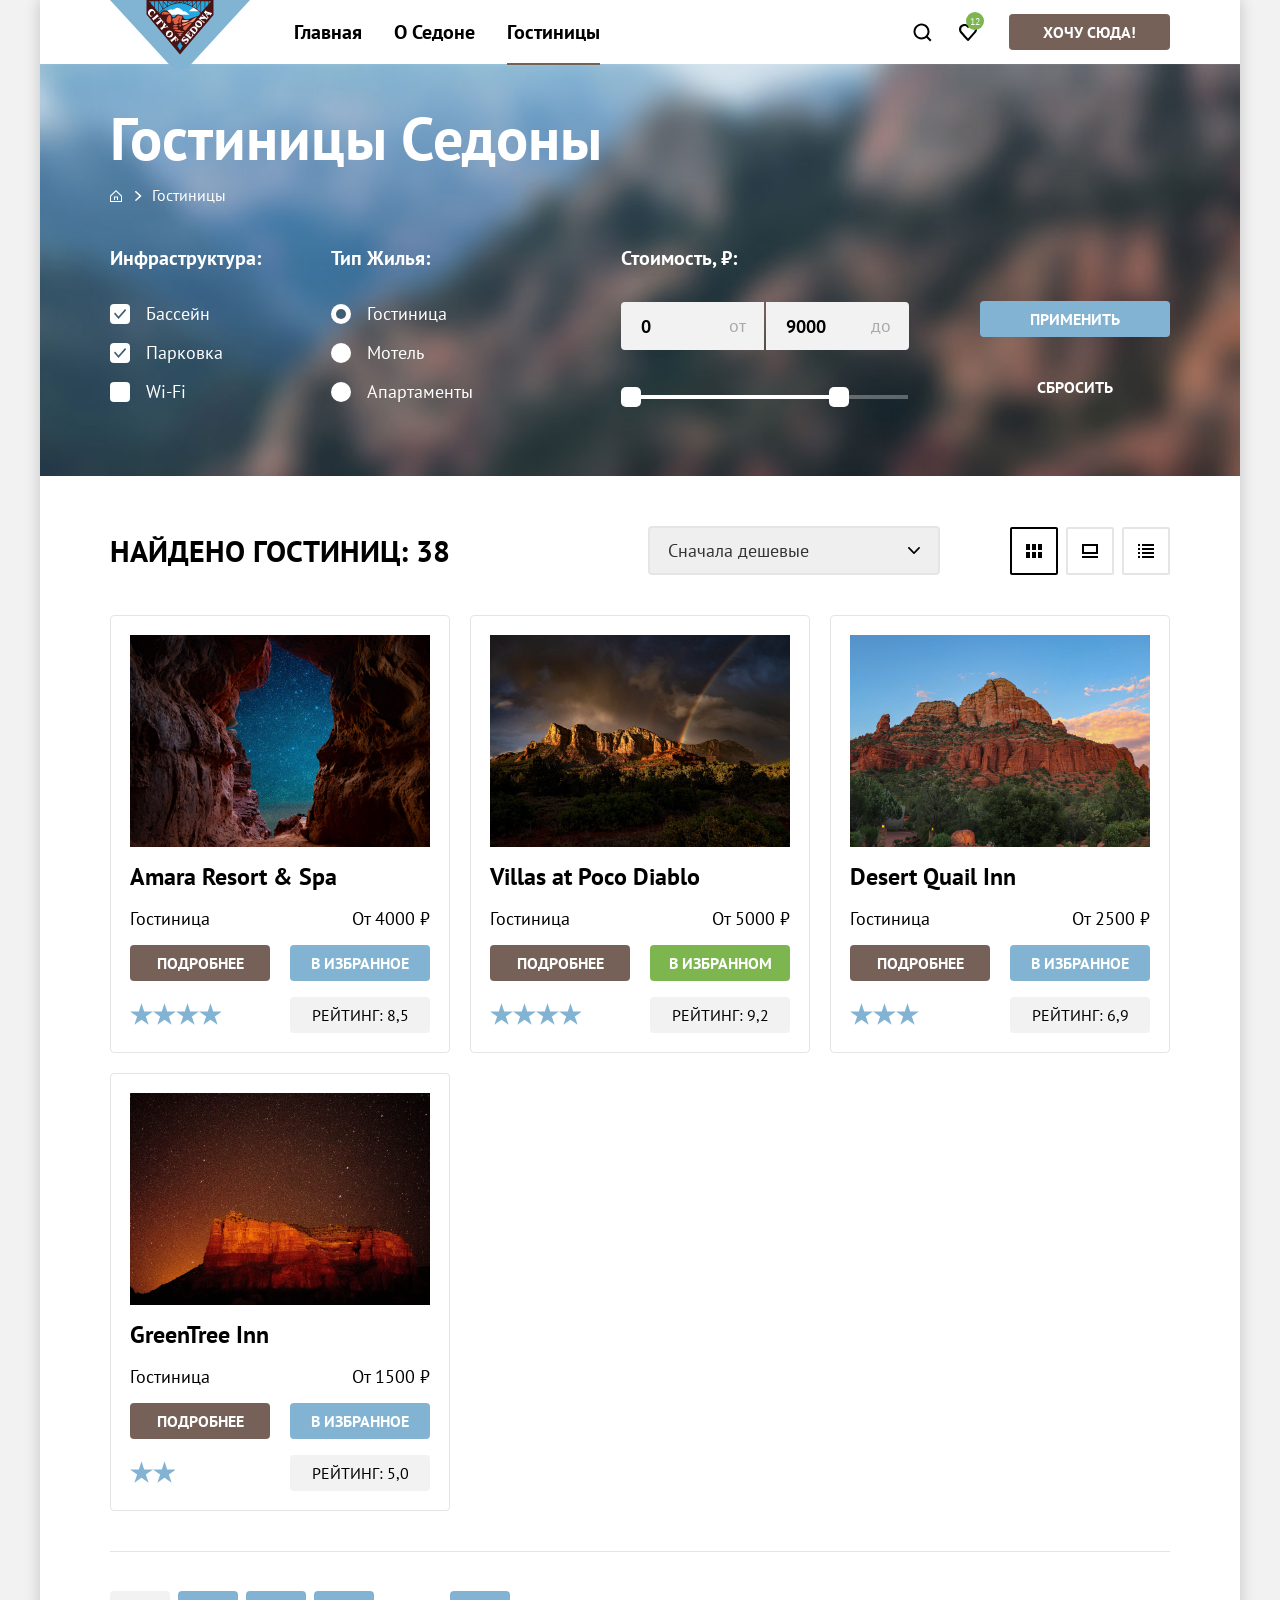
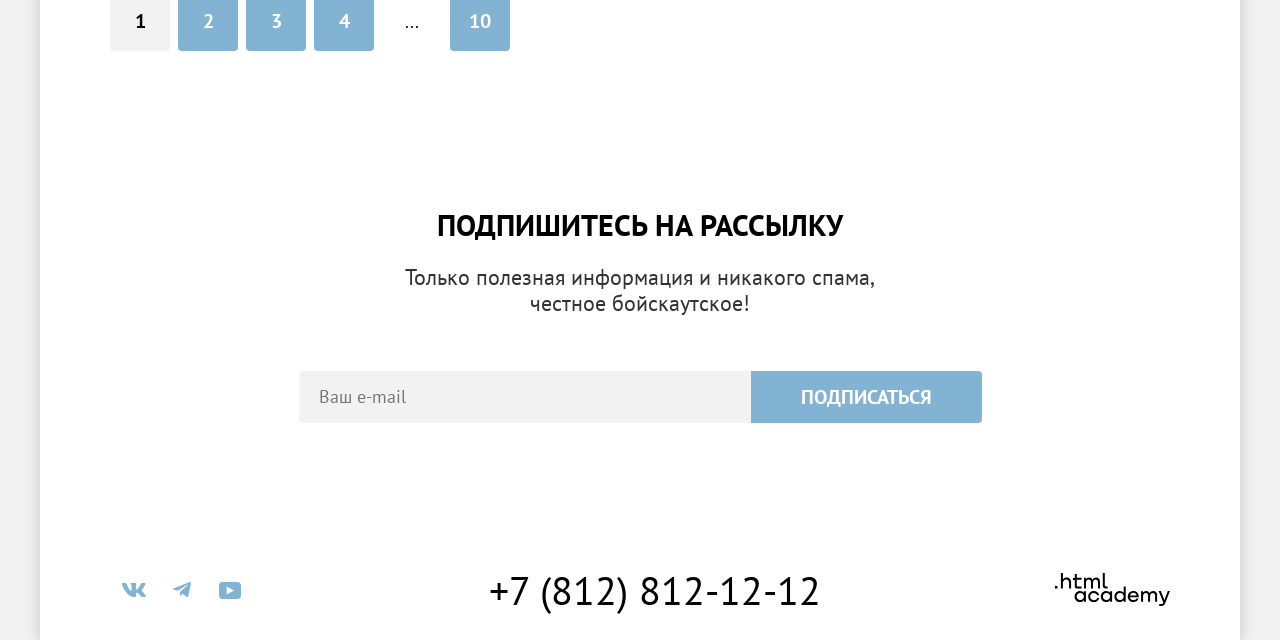
==== commit 0382a789: "Внесены еще несколько исправлений." ====
--- a/catalog.html
+++ b/catalog.html
@@ -8,7 +8,7 @@
 </head>
 <body>
   <div class="page-container">
-    <header class="header">
+    <header class="header" data-test="header">
       <a class="header-logo" href="index.html">
         <img src="images/logos/sedona-logo.svg" width="140" height="70" alt="Логотип сайта Седона">
       </a>
@@ -42,7 +42,7 @@
         </div>
       </nav>
     </header>
-    <main class="main">
+    <main class="main" data-test="main">
       <section class="catalog-filter">
         <h1 class="page-title catalog-filter-title">Гостиницы Седоны</h1>
         <ul class="list-global catalog-filter-breadcrubs">
@@ -55,7 +55,7 @@
             <p class="catalog-filter-breadcrubs-current">Гостиницы</p>
           </li>
         </ul>
-        <form class="catalog-select" action="https://echo.htmlacademy.ru" method="post">
+        <form class="catalog-select" action="https://echo.htmlacademy.ru" method="post" data-test="filter">
           <span class="visually-hidden">Выбор параметров поиска гостиниц</span>
           <div class="catalog-select-checkers">
             <fieldset class="catalog-select-fieldset">
@@ -135,12 +135,12 @@
               </div>
           </div>
           <div class="catalog-select-buttons">
-            <button class="catalog-select-button-submit button button-blue" type="submit" name="accept-btn">Применить</button>
-            <button class="catalog-select-button-reset button button-transparent" type="reset" name="reset-btn">Сбросить</button>
+            <button class="catalog-select-button-submit button button-blue" type="submit">Применить</button>
+            <button class="catalog-select-button-reset button button-transparent" type="reset">Сбросить</button>
           </div>
         </form>
       </section>
-      <section class="catalog-search">
+      <section class="catalog-search" data-test="catalog">
           <span class="visually-hidden">Результаты поиска гостиниц</span>
           <div class="catalog-search-header">
             <h1 class="page-title catalog-search-title">Найдено гостиниц: 38</h1>
@@ -169,7 +169,7 @@
                 <p class="catalog-card-type">Гостиница</p>
                 <p class="catalog-card-price">От 4000 ₽</p>
                 <a class="catalog-card-link button button-brown" href="#">Подробнее</a>
-                <a class="catalog-card-favorite button button-blue" href="#">В избранное</a>
+                <button class="catalog-card-favorite button button-blue" type="button">В избранное</button>
                 <div class="catalog-card-stars catalog-card-four-stars">
                   <span class="visually-hidden">4 звезды</span>
                 </div>
@@ -183,7 +183,7 @@
                 <p class="catalog-card-type">Гостиница</p>
                 <p class="catalog-card-price">От 5000 ₽</p>
                 <a class="catalog-card-link button button-brown" href="#">Подробнее</a>
-                <a class="catalog-card-favorite button button-green" href="#">В избранном</a>
+                <button class="catalog-card-favorite button button-green" type="button">В избранном</button>
                 <div class="catalog-card-stars catalog-card-four-stars">
                   <span class="visually-hidden">4 звезды</span>
                 </div>
@@ -197,7 +197,7 @@
                 <p class="catalog-card-type">Гостиница</p>
                 <p class="catalog-card-price">От 2500 ₽</p>
                 <a class="catalog-card-link button button-brown" href="#">Подробнее</a>
-                <a class="catalog-card-link button button-blue" href="#">В избранное</a>
+                <button class="catalog-card-link button button-blue" type="button">В избранное</button>
                 <div class="catalog-card-stars catalog-card-three-stars">
                   <span class="visually-hidden">3 звезды</span>
                 </div>
@@ -211,7 +211,7 @@
                 <p class="catalog-card-type">Гостиница</p>
                 <p class="catalog-card-price">От 1500 ₽</p>
                 <a class="catalog-card-link button button-brown" href="#">Подробнее</a>
-                <a class="catalog-card-link button button-blue" href="#">В избранное</a>
+                <button class="catalog-card-link button button-blue" type="button">В избранное</button>
                 <div class="catalog-card-stars catalog-card-two-stars">
                   <span class="visually-hidden">2 звезды</span>
                 </div>
@@ -248,7 +248,7 @@
           </li>
         </ul>
       </section>
-      <section class="catalog-subscribtion">
+      <section class="catalog-subscribtion" data-test="subscribe">
         <h3 class="page-title catalog-subscribtion-title">Подпишитесь на рассылку</h3>
         <p class="page-text catalog-subscribtion-text">Только&nbsp;полезная&nbsp;информация&nbsp;и&nbsp;никакого&nbsp;спама, честное&nbsp;бойскаутское!</p>
         <form class="catalog-subscribtion-form" action="https://echo.htmlacademy.ru" method="post">
--- a/styles/styles.css
+++ b/styles/styles.css
@@ -86,6 +86,11 @@
   background-color: #e5e5e5;
 }
 
+.button:disabled:hover {
+  color: rgba(255, 255, 255, 0.3);
+  background-color: #e5e5e5;
+}
+
 .button-large {
   font-size: 20px;
   line-height: 36px;
@@ -134,6 +139,14 @@
 }
 
 .button-transparent {
+  background-color: transparent;
+}
+
+.button-transparent:disabled {
+  background-color: transparent;
+}
+
+.button-transparent:disabled:hover {
   background-color: transparent;
 }
 
@@ -209,7 +222,7 @@
 
 .header-menu-link {
   display: block;
-  max-width: 125px;
+  max-width: 127px;
   text-decoration: none;
   padding: 20px 16px;
   font-size: 20px;
@@ -249,7 +262,7 @@
   flex-direction: row;
   flex-wrap: wrap;
   gap: 2px;
-  max-width: 91px;
+  max-width: 92px;
   align-items: center;
   margin: 0;
   margin-right: 19px;
@@ -308,7 +321,7 @@
 .header-button-container {
   display: flex;
   flex-wrap: wrap;
-  max-width: 160px;
+  max-width: 161px;
 }
 
 .header-button {
@@ -324,7 +337,7 @@
 }
 
 /* Стили для блока main */
-.presentation-welcome {
+.hero-welcome {
   display: flex;
   flex-wrap: wrap;
   min-height: 485px;
@@ -336,13 +349,13 @@
   background-size: cover cover;
 }
 
-.presentation-welcome-image {
+.hero-welcome-image {
   margin-top: 50px;
   margin-left: auto;
   margin-right: auto;
 }
 
-.presentation-description {
+.advantages-description {
   min-height: 282px;
   display: flex;
   flex-direction: column;
@@ -350,20 +363,20 @@
   text-align: center;
 }
 
-.presentation-description-title {
+.advantages-description-title {
   margin-top: 69px;
-  max-width: 650px;
+  max-width: 651px;
   font-size: 30px;
   line-height: 36px;
   text-transform: uppercase;
 }
 
-.presentation-description-text {
+.advantages-description-text {
   margin-top: 25px;
-  max-width: 700px;
-}
-
-.advantages {
+  max-width: 701px;
+}
+
+.advantages-items {
   display: grid;
   grid-template-columns: repeat(3, 1fr);
   grid-template-rows: repeat(3, 1fr);
@@ -421,7 +434,7 @@
 .advantages-item-title {
   margin-top: 0;
   color: #000000;
-  max-width: 180px;
+  max-width: 181px;
   text-align: center;
   font-size: 24px;
   line-height: 28px;
@@ -461,7 +474,7 @@
 
 .features-slogan-title {
   margin-top: 64px;
-  max-width: 505px;
+  max-width: 501px;
   font-size: 30px;
   line-height: 36px;
   text-transform: uppercase;
@@ -579,7 +592,7 @@
 .subscribtion-title {
   color: #ffffff;
   margin-top: 95px;
-  max-width: 405px;
+  max-width: 408px;
   font-size: 30px;
   line-height: 36px;
   text-transform: uppercase;
@@ -629,7 +642,7 @@
   flex-wrap: wrap;
   justify-content: space-between;
   min-width: 50px;
-  margin-top: 5px;
+  margin-top: 4px;
 }
 
 .footer-social {
@@ -682,6 +695,7 @@
 .footer-logo {
   display: flex;
   align-items: center;
+  padding-top: 2px;
 }
 
 .footer-link-htmlacademy {
@@ -942,6 +956,7 @@
 
 .modal-form-input-counter::-webkit-outer-spin-button,
 .modal-form-input-counter::-webkit-inner-spin-button {
+  -webkit-appearance: none;
   appearance: none;
   margin: 0;
 }
@@ -1268,6 +1283,10 @@
 .catalog-select-prices-field::-webkit-outer-spin-button,
 .catalog-select-prices-field::-webkit-inner-spin-button {
   appearance: none;
+}
+
+.catalog-select-prices-field[type="number"] {
+  -moz-appearance: textfield;
 }
 
 .catalog-select-prices-min {
@@ -1644,7 +1663,7 @@
 
 .catalog-subscribtion-title {
   margin-bottom: 21px;
-  max-width: 405px;
+  max-width: 408px;
   font-size: 30px;
   line-height: 36px;
   text-transform: uppercase;
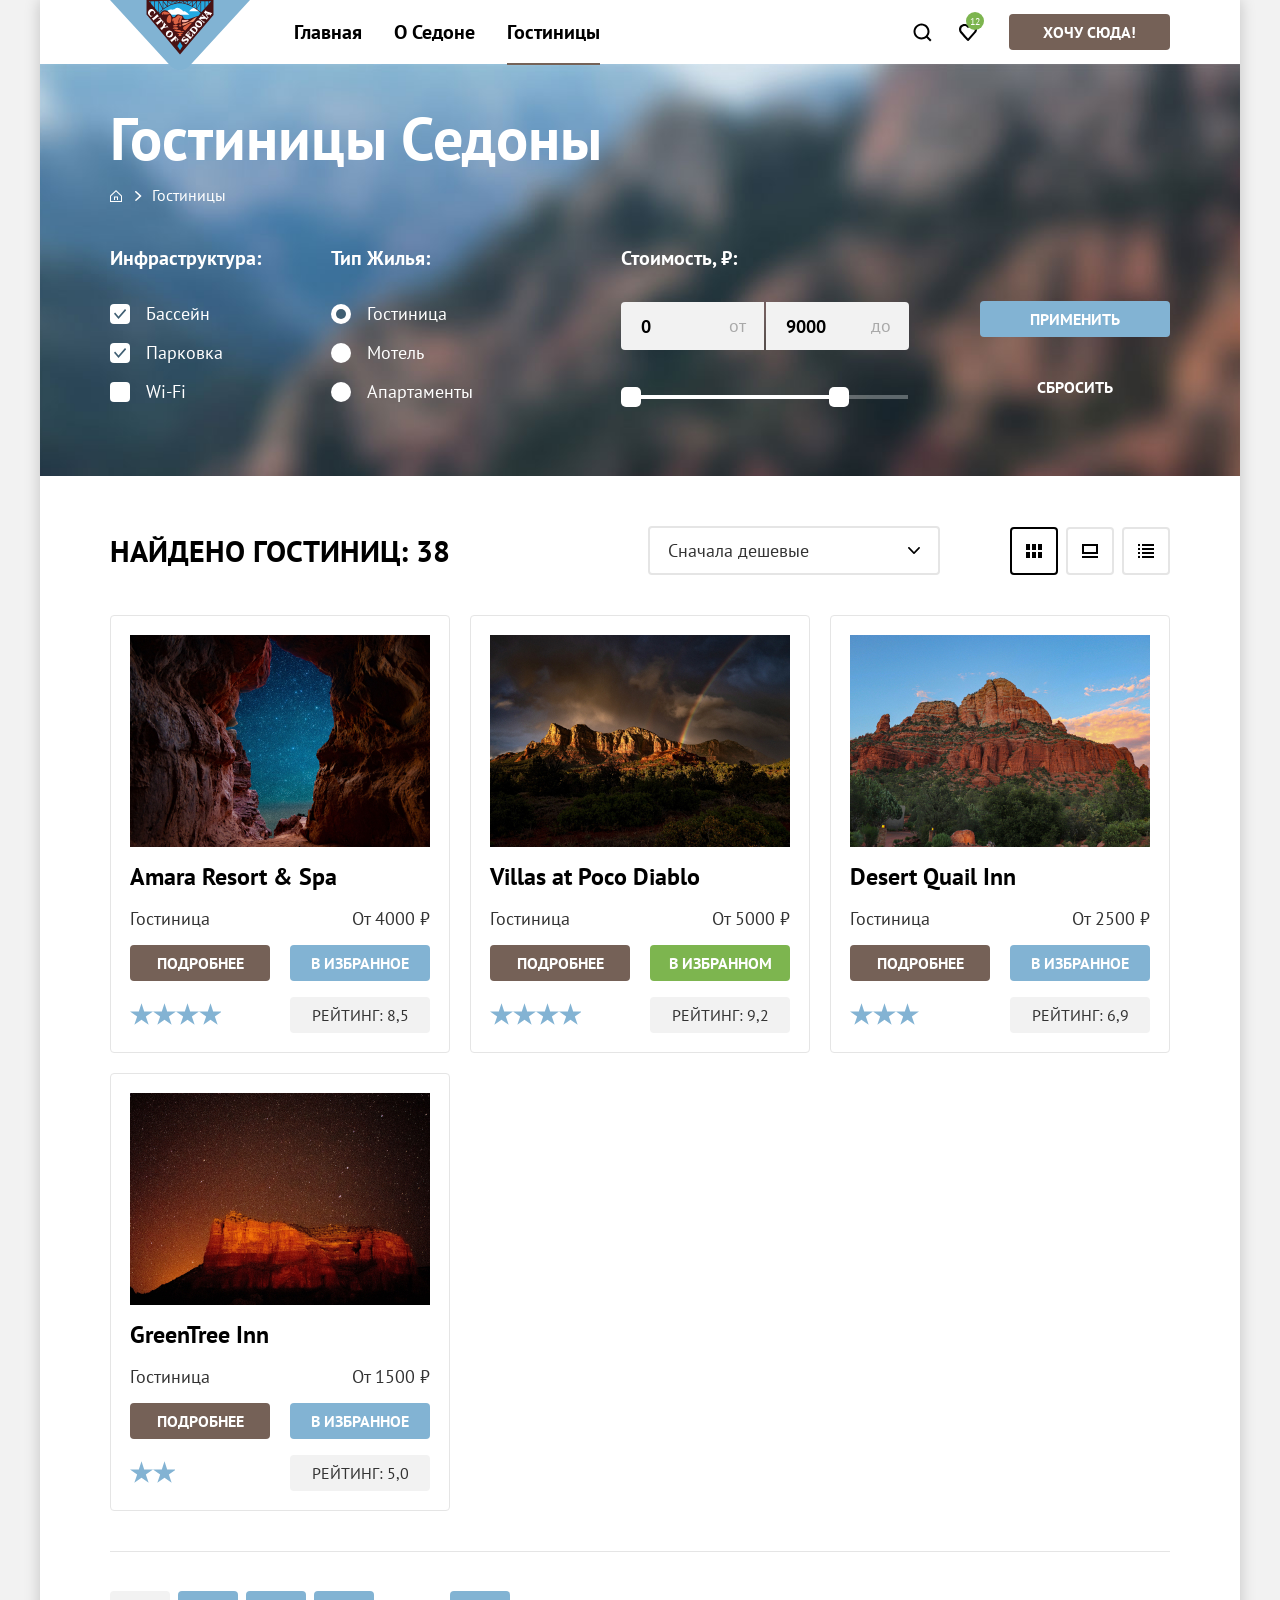
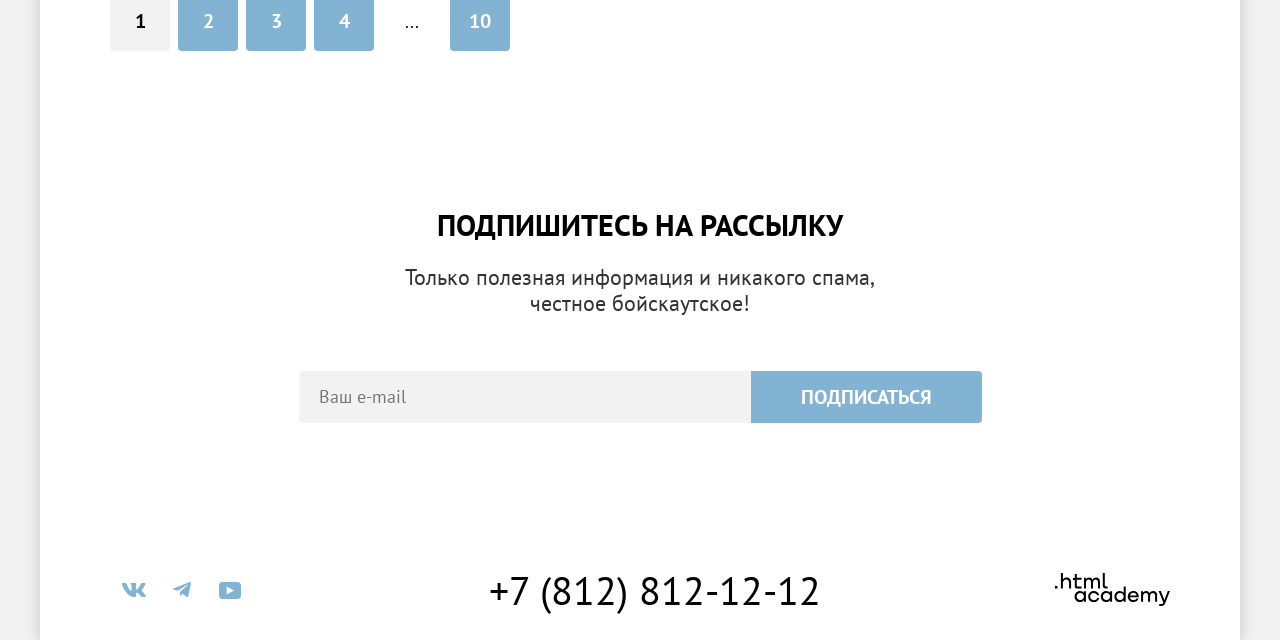
==== commit e567fb85: "Исправление ошибок" ====
--- a/catalog.html
+++ b/catalog.html
@@ -26,19 +26,19 @@
         </ul>
         <ul class="list-global header-search">
           <li class="header-search-item">
-            <a class="header-search-link header-search-icon" href="#">
+            <a class="header-search-link header-search-icon" href="search.html">
               <span class="visually-hidden">Поиск</span>
             </a>
           </li>
           <li class="header-search-item">
-            <a class="header-search-link header-favorites-icon" href="#">
+            <a class="header-search-link header-favorites-icon" href="favorites.html">
               <span class="visually-hidden">Избранное</span>
               <span class="header-favorites-circle">12</span>
             </a>
           </li>
         </ul>
         <div class="header-button-container">
-          <a class="button button-brown header-button" href="#">Хочу&nbsp;сюда!</a>
+          <a class="button button-brown header-button" href="want.html">Хочу&nbsp;сюда!</a>
         </div>
       </nav>
     </header>
@@ -143,23 +143,29 @@
       <section class="catalog-search" data-test="catalog">
           <span class="visually-hidden">Результаты поиска гостиниц</span>
           <div class="catalog-search-header">
-            <h1 class="page-title catalog-search-title">Найдено гостиниц: 38</h1>
+            <h2 class="page-title catalog-search-title">Найдено гостиниц: 38</h2>
             <select class="catalog-search-sort">
               <option value="cheap">Сначала дешевые</option>
               <option value="popular">Сначала популярные</option>
               <option value="expensive">Сначала дорогие</option>
             </select>
-            <div class="catalog-search-view-selector">
-              <a href="#" class="catalog-search-view-option catalog-search-view-tiles catalog-search-view-active">
-                <span class="visually-hidden">Показать плитками</span>
-              </a>
-              <a href="#" class="catalog-search-view-option catalog-search-view-cards">
-                <span class="visually-hidden">Показать карточками</span>
-              </a>
-              <a href="#" class="catalog-search-view-option catalog-search-view-list">
-                <span class="visually-hidden">Показать списком</span>
-              </a>
-            </div>
+            <ul class="catalog-search-view-selector">
+				<li class="atalog-search-view-item">
+                  <a href="catalog.html?view=tile" class="catalog-search-view-option catalog-search-view-tiles catalog-search-view-active">
+                     <span class="visually-hidden">Показать плитками</span>
+                  </a>
+			    </li>
+				<li class="atalog-search-view-item">
+                   <a href="catalog.html?view=card" class="catalog-search-view-option catalog-search-view-cards">
+                      <span class="visually-hidden">Показать карточками</span>
+                   </a>
+				</li>  
+				<li class="atalog-search-view-item">  
+					<a href="catalog.html?view=list" class="catalog-search-view-option catalog-search-view-list">
+					<span class="visually-hidden">Показать списком</span>
+					</a>
+				</li>
+            </ul>
           </div>
           <ul class="list-global catalog-cards-grid">
             <li class="catalog-card">
@@ -168,7 +174,7 @@
               <div class="catalog-card-container">
                 <p class="catalog-card-type">Гостиница</p>
                 <p class="catalog-card-price">От 4000 ₽</p>
-                <a class="catalog-card-link button button-brown" href="#">Подробнее</a>
+                <a class="catalog-card-link button button-brown" href="hotel-1.html">Подробнее</a>
                 <button class="catalog-card-favorite button button-blue" type="button">В избранное</button>
                 <div class="catalog-card-stars catalog-card-four-stars">
                   <span class="visually-hidden">4 звезды</span>
@@ -182,7 +188,7 @@
               <div class="catalog-card-container">
                 <p class="catalog-card-type">Гостиница</p>
                 <p class="catalog-card-price">От 5000 ₽</p>
-                <a class="catalog-card-link button button-brown" href="#">Подробнее</a>
+                <a class="catalog-card-link button button-brown" href="hotel-2.html">Подробнее</a>
                 <button class="catalog-card-favorite button button-green" type="button">В избранном</button>
                 <div class="catalog-card-stars catalog-card-four-stars">
                   <span class="visually-hidden">4 звезды</span>
@@ -196,7 +202,7 @@
               <div class="catalog-card-container">
                 <p class="catalog-card-type">Гостиница</p>
                 <p class="catalog-card-price">От 2500 ₽</p>
-                <a class="catalog-card-link button button-brown" href="#">Подробнее</a>
+                <a class="catalog-card-link button button-brown" href="hotel-3.html">Подробнее</a>
                 <button class="catalog-card-link button button-blue" type="button">В избранное</button>
                 <div class="catalog-card-stars catalog-card-three-stars">
                   <span class="visually-hidden">3 звезды</span>
@@ -210,7 +216,7 @@
               <div class="catalog-card-container">
                 <p class="catalog-card-type">Гостиница</p>
                 <p class="catalog-card-price">От 1500 ₽</p>
-                <a class="catalog-card-link button button-brown" href="#">Подробнее</a>
+                <a class="catalog-card-link button button-brown" href="hotel-4.html">Подробнее</a>
                 <button class="catalog-card-link button button-blue" type="button">В избранное</button>
                 <div class="catalog-card-stars catalog-card-two-stars">
                   <span class="visually-hidden">2 звезды</span>
--- a/styles/styles.css
+++ b/styles/styles.css
@@ -142,14 +142,6 @@
   background-color: transparent;
 }
 
-.button-transparent:disabled {
-  background-color: transparent;
-}
-
-.button-transparent:disabled:hover {
-  background-color: transparent;
-}
-
 .button-transparent:hover {
   opacity: 0.6;
 }
@@ -169,6 +161,10 @@
   outline: none;
   background-color: transparent;
   opacity: 0.1;
+}
+
+.button-transparent:disabled:hover {
+  background-color: transparent;
 }
 
 /* Стили невидимых элементов */
@@ -257,6 +253,7 @@
 }
 
 .header-search {
+  /*border: 1px solid red;*/
   list-style: none;
   display: flex;
   flex-direction: row;
@@ -266,6 +263,7 @@
   align-items: center;
   margin: 0;
   margin-right: 19px;
+  padding: auto 0;
 }
 
 .header-search-item {
@@ -576,6 +574,7 @@
   max-width: 376px;
   min-height: 52px;
   border-radius: 4px;
+  text-decoration: none;
 }
 
 .subscribtion {
@@ -723,7 +722,7 @@
   position: fixed;
   top: 0;
   left: 0;
-  background-color: rgba(0, 0, 0, 0.8);
+  background-color: rgba(242, 242, 242, 0.8);
 }
 
 .modal-container-close {
@@ -956,7 +955,6 @@
 
 .modal-form-input-counter::-webkit-outer-spin-button,
 .modal-form-input-counter::-webkit-inner-spin-button {
-  -webkit-appearance: none;
   appearance: none;
   margin: 0;
 }
@@ -1286,7 +1284,7 @@
 }
 
 .catalog-select-prices-field[type="number"] {
-  -moz-appearance: textfield;
+  appearance: textfield;
 }
 
 .catalog-select-prices-min {
@@ -1387,7 +1385,6 @@
   max-width: 191px;
   padding: 8px 50px;
   border-radius: 4px;
-  background-color: #82b3d3;
   margin-bottom: 32px;
 }
 
@@ -1402,15 +1399,22 @@
 }
 
 .catalog-search {
-  margin-top: 50px;
+  margin-top: 50px;  
 }
 
 .catalog-search-header {
   padding: 0;
   margin: 0 70px;
   display: flex;
+  flex-wrap: wrap;
   flex-grow: 1;
   align-items: center;
+  
+  
+  /*display: grid;
+  grid-template-columns: 340px 142px 160px;
+  gap: 30px;	
+  */
 }
 
 .catalog-search-title {
@@ -1418,16 +1422,14 @@
   line-height: 36px;
   text-transform: uppercase;
   margin-right: auto;
+  max-width: 341px
 }
 
 .catalog-search-sort {
   padding: 12px 48px 12px 18px;
   margin-right: 70px;
-  width: 292px;
+  min-width: 292px;
   height: 49px;
-  border: 2px solid #e5e5e5;
-  border-radius: 4px;
-  appearance: none;
   background-image: url("../images/icons/selector-arrow.svg");
   background-repeat: no-repeat;
   background-position: right 18px center;
@@ -1436,6 +1438,12 @@
   font-weight: 400;
   font-size: 18px;
   line-height: 21px;
+  -webkit-appearance: none;
+  -moz-appearance: none;
+  appearance: none;
+  border: 2px solid #e5e5e5;
+  border-radius: 4px;
+  background-color: #ffffff;
   color: #333333;
 }
 
@@ -1456,8 +1464,13 @@
 .catalog-search-view-selector {
   display: flex;
   flex-wrap: wrap;
-  max-width: 162px;
+  flex-grow: 0;
+  flex-shrink: 0;
+  flex-basis: 160px;
   gap: 8px;
+  margin: 0;
+  padding: 0;
+  list-style: none;
 }
 
 .catalog-search-view-option {
@@ -1465,7 +1478,7 @@
   width: 48px;
   height: 48px;
   border: 2px solid #e5e5e5;
-  border-radius: 2px;
+  border-radius: 4px;
 }
 
 .catalog-search-view-option:hover,
@@ -1518,6 +1531,7 @@
   padding: 19px;
   border: 1px solid #e5e5e5;
   border-radius: 4px;
+  color: #333333;
 }
 
 .catalog-card-picture {
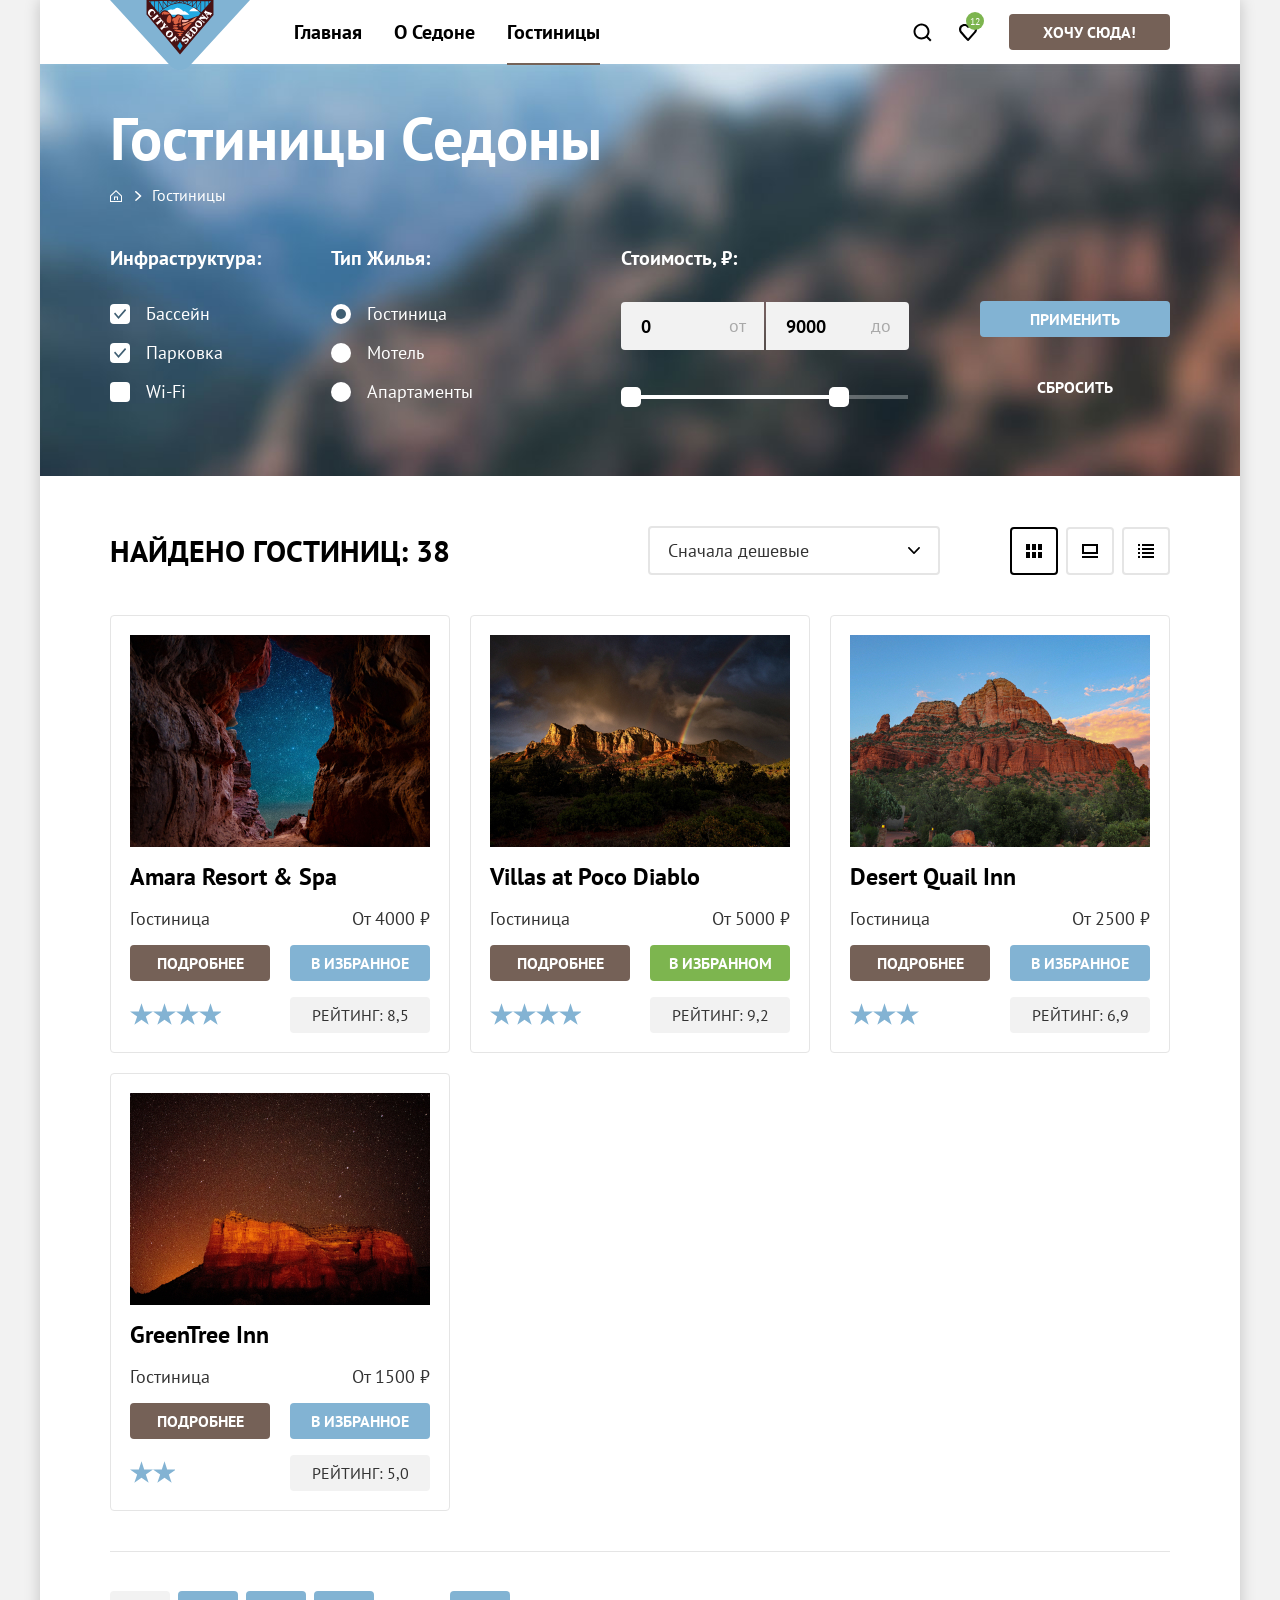
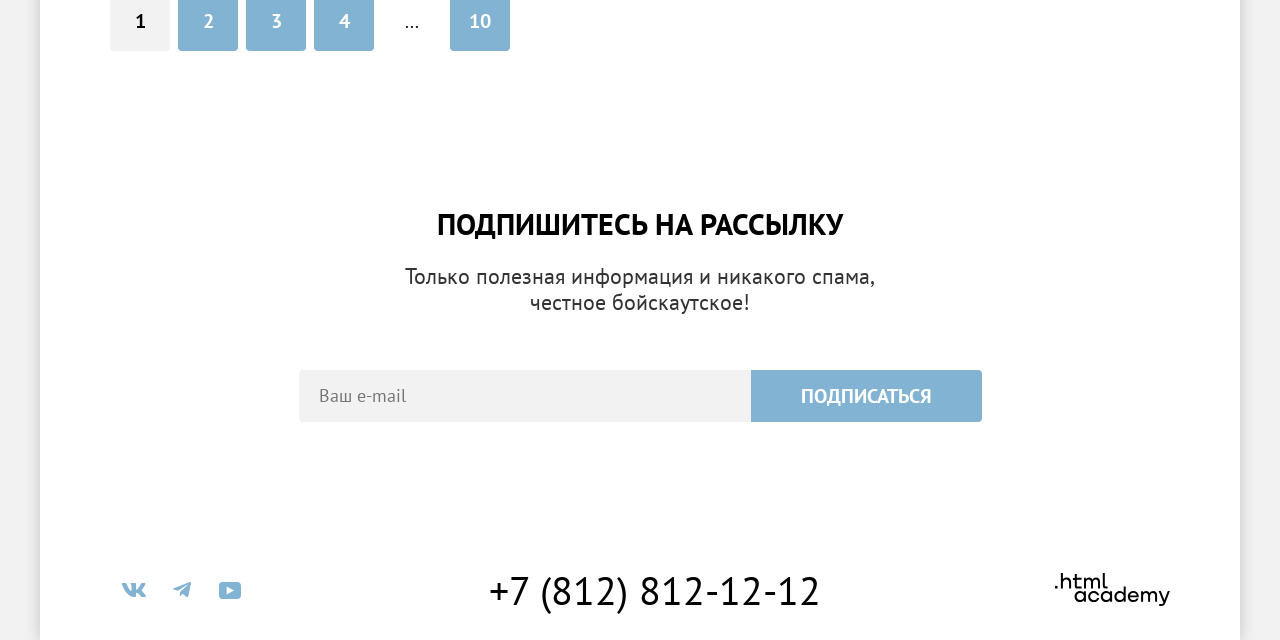
==== commit 07a77a01: "Внес исправления." ====
--- a/catalog.html
+++ b/catalog.html
@@ -150,21 +150,21 @@
               <option value="expensive">Сначала дорогие</option>
             </select>
             <ul class="catalog-search-view-selector">
-				<li class="atalog-search-view-item">
-                  <a href="catalog.html?view=tile" class="catalog-search-view-option catalog-search-view-tiles catalog-search-view-active">
-                     <span class="visually-hidden">Показать плитками</span>
-                  </a>
-			    </li>
-				<li class="atalog-search-view-item">
-                   <a href="catalog.html?view=card" class="catalog-search-view-option catalog-search-view-cards">
-                      <span class="visually-hidden">Показать карточками</span>
-                   </a>
-				</li>  
-				<li class="atalog-search-view-item">  
-					<a href="catalog.html?view=list" class="catalog-search-view-option catalog-search-view-list">
-					<span class="visually-hidden">Показать списком</span>
-					</a>
-				</li>
+				      <li class="atalog-search-view-item">
+                <a href="catalog.html?view=tile" class="catalog-search-view-option catalog-search-view-tiles catalog-search-view-active">
+                  <span class="visually-hidden">Показать плитками</span>
+                </a>
+			        </li>
+				      <li class="atalog-search-view-item">
+                <a href="catalog.html?view=card" class="catalog-search-view-option catalog-search-view-cards">
+                  <span class="visually-hidden">Показать карточками</span>
+                </a>
+				      </li>  
+				      <li class="atalog-search-view-item">  
+					       <a href="catalog.html?view=list" class="catalog-search-view-option catalog-search-view-list">
+					         <span class="visually-hidden">Показать списком</span>
+					       </a>
+				      </li>
             </ul>
           </div>
           <ul class="list-global catalog-cards-grid">
--- a/styles/styles.css
+++ b/styles/styles.css
@@ -81,16 +81,6 @@
   color: #ffffff;
 }
 
-.button:disabled {
-  color: rgba(255, 255, 255, 0.3);
-  background-color: #e5e5e5;
-}
-
-.button:disabled:hover {
-  color: rgba(255, 255, 255, 0.3);
-  background-color: #e5e5e5;
-}
-
 .button-large {
   font-size: 20px;
   line-height: 36px;
@@ -139,16 +129,19 @@
 }
 
 .button-transparent {
+  color: #ffffff;
   background-color: transparent;
 }
 
 .button-transparent:hover {
-  opacity: 0.6;
+  color: rgba(255, 255, 255, 0.6);
+  background-color: transparent;
 }
 
 .button-transparent:focus-visible {
   outline: 3px solid #83b3d3;
   color: #ffffff;
+  background-color: transparent;
 }
 
 .button-transparent:active {
@@ -157,14 +150,19 @@
   background-color: transparent;
 }
 
+.button:disabled,
+.button-brown:disabled,
+.button-blue:disabled,
+.button-green:disabled {
+  color: #ffffff;
+  background-color: #e5e5e5;
+}
+
 .button-transparent:disabled {
   outline: none;
+  color: #ffffff;
   background-color: transparent;
   opacity: 0.1;
-}
-
-.button-transparent:disabled:hover {
-  background-color: transparent;
 }
 
 /* Стили невидимых элементов */
@@ -210,6 +208,7 @@
   margin: 0;
   margin-right: auto;
   list-style: none;
+  max-width: 600px;
 }
 
 .header-menu-item {
@@ -253,7 +252,6 @@
 }
 
 .header-search {
-  /*border: 1px solid red;*/
   list-style: none;
   display: flex;
   flex-direction: row;
@@ -340,7 +338,7 @@
   flex-wrap: wrap;
   min-height: 485px;
   padding: 0 370px;
-  background-color: #82b3d3;
+  background-color: #8fa8b7;
   background-image: url("../images/background/sedona-bg-divider.svg"), url("../images/background/sedona-bg.jpg");
   background-repeat: no-repeat no-repeat;
   background-position: bottom center;
@@ -372,82 +370,59 @@
 .advantages-description-text {
   margin-top: 25px;
   max-width: 701px;
+  margin-bottom: 20px;
 }
 
 .advantages-items {
-  display: grid;
-  grid-template-columns: repeat(3, 1fr);
-  grid-template-rows: repeat(3, 1fr);
-  gap: 0;
+  display: flex;
 }
 
 .advantages-item {
-  min-height: 385px;
-  background-color: #e0e0e0;
   display: flex;
   flex-direction: column;
   align-items: center;
   justify-content: center;
   text-align: center;
-}
-
-.advantages-item-wide-img {
-  padding: 0;
-  grid-column: span 2;
-}
-
-.advantages-item:first-child,
-.advantages-item:last-child {
+  width: 400px;
+  min-height: 384px;
+  padding: 0;
+}
+
+.advantages-item-with-picture {
+  display: flex;
+  flex-direction: row;
+  width: 100%;
+  align-items: center;
+  padding: 0;
+}
+
+.advantages-item-inner-block {
+  display: flex;
+  width: 400px;
+  height: 100%;
+  flex-direction: column;
+  align-items: center;
+  text-align: center;
+  justify-content: center;
   background-color: #82b3d3;
 }
 
-.advantages-item:nth-child(3) {
-  background-color: rgba(131, 179, 211, 0.12);
-}
-
-.advantages-item:nth-child(4) {
-  background-color: rgba(131, 179, 211, 0.2);
-}
-
-.advantages-item:nth-child(5) {
-  background-color: rgba(131, 179, 211, 0.12);
-}
-
-.advantages-item:first-child .advantages-item-title,
-.advantages-item:last-child .advantages-item-title {
-  color: #ffffff;
-}
-
-.advantages-item:first-child .advantages-item-separator,
-.advantages-item:last-child .advantages-item-separator {
-  background-color: #ffffff;
-  opacity: 0.3;
-}
-
-.advantages-item:first-child .advantages-item-text,
-.advantages-item:last-child .advantages-item-text {
-  color: #ffffff;
-}
-
 .advantages-item-title {
-  margin-top: 0;
-  color: #000000;
-  max-width: 181px;
-  text-align: center;
   font-size: 24px;
   line-height: 28px;
+  font-weight: 700;
   text-transform: uppercase;
+  max-width: 175px;
+  margin-top: 20px;
 }
 
 .advantages-item-separator {
   width: 60px;
   height: 2px;
-  background-color: #000000;
+  background-color: rgba(0, 0, 0, 0.3);
   opacity: 0.3;
-  margin-top: 29px;
-  margin-bottom: 29px;
-  margin-left: auto;
-  margin-right: auto;
+  margin-top: 30px;
+  margin-bottom: 30px;
 }
 
 .advantages-item-text {
@@ -455,6 +430,24 @@
   color: #333333;
   font-size: 18px;
   line-height: 21px;
+  margin-bottom: 20px;
+}
+
+.advantages-item:nth-child(even) {
+  background-color: rgba(131, 179, 211, 0.12);
+}
+
+.advantages-item:nth-child(odd):not(:first-child):not(:last-child) {
+  background-color: rgba(131, 179, 211, 0.2);
+}
+
+.advantages-item-inner-block .advantages-item-title,
+.advantages-item-inner-block .advantages-item-text {
+  color: #ffffff;
+}
+
+.advantages-item-inner-block .advantages-item-separator {
+  background-color: rgba(255, 255, 255, 0.3);
 }
 
 .features {
@@ -480,28 +473,28 @@
 
 .features-slogan-text {
   margin-top: 20px;
+  margin-bottom: 20px;
   max-width: 490px;
   font-size: 22px;
   line-height: 26px;
 }
 
 .features-items {
+  display: flex;
+  flex-wrap: wrap;
+  flex-direction: row;
+}
+
+.features-item {
+  width: 400px;
   min-height: 385px;
   display: flex;
-  flex-wrap: wrap;
-  flex-direction: row;
-}
-
-.features-item {
-  min-width: 400px;
-  display: flex;
   flex-direction: column;
   align-items: center;
   text-align: center;
 }
 
-.features-item:first-child,
-.features-item:last-child {
+.features-item:nth-child(odd) {
   background-color: rgba(131, 179, 211, 0.12);
 }
 
@@ -539,6 +532,7 @@
 
 .features-item-text {
   margin-top: 29px;
+  margin-bottom: 20px;
   font-size: 18px;
   line-height: 21px;
   max-width: 230px;
@@ -549,11 +543,11 @@
   display: flex;
   flex-direction: column;
   align-items: center;
-  justify-content: center;
   text-align: center;
 }
 
 .interest-title {
+  margin-top: 97px;
   max-width: 300px;
   font-size: 30px;
   line-height: 36px;
@@ -567,6 +561,7 @@
 
 .interest-button {
   margin-top: 54px;
+  margin-bottom: 20px;
   padding: 8px 50px;
   font-size: 20px;
   line-height: 36px;
@@ -582,7 +577,7 @@
   display: flex;
   flex-direction: column;
   align-items: center;
-  background-color: #82b3d3;
+  background-color: #8fa8b7;
   background-image: url("../images/background/subscribe-bg.jpg");
   background-repeat: no-repeat;
   background-size: cover;
@@ -606,6 +601,7 @@
 
 .subscribtion-form {
   margin-top: 55px;
+  margin-bottom: 20px;
   display: flex;
   flex-direction: row;
 }
@@ -1049,7 +1045,7 @@
   padding-bottom: 70px;
   padding-left: 70px;
   margin: 0;
-  background-color: #5684ac;
+  background-color: #8fa8b7;
   background-image: url("../images/background/sedona-hotels-bg.jpg");
   background-position: center;
   background-size: cover;
@@ -1399,22 +1395,16 @@
 }
 
 .catalog-search {
-  margin-top: 50px;  
+  margin-top: 50px;
 }
 
 .catalog-search-header {
+  display: flex;
+  flex-wrap: wrap;
+  flex-grow: 1;
+  align-items: center;
   padding: 0;
   margin: 0 70px;
-  display: flex;
-  flex-wrap: wrap;
-  flex-grow: 1;
-  align-items: center;
-  
-  
-  /*display: grid;
-  grid-template-columns: 340px 142px 160px;
-  gap: 30px;	
-  */
 }
 
 .catalog-search-title {
@@ -1422,12 +1412,13 @@
   line-height: 36px;
   text-transform: uppercase;
   margin-right: auto;
-  max-width: 341px
+  max-width: 341px;
 }
 
 .catalog-search-sort {
   padding: 12px 48px 12px 18px;
   margin-right: 70px;
+  margin-left: 20px;
   min-width: 292px;
   height: 49px;
   background-image: url("../images/icons/selector-arrow.svg");
@@ -1438,13 +1429,12 @@
   font-weight: 400;
   font-size: 18px;
   line-height: 21px;
-  -webkit-appearance: none;
-  -moz-appearance: none;
   appearance: none;
   border: 2px solid #e5e5e5;
   border-radius: 4px;
   background-color: #ffffff;
   color: #333333;
+  flex-shrink: 0;
 }
 
 .catalog-search-sort:hover {
@@ -1467,6 +1457,7 @@
   flex-grow: 0;
   flex-shrink: 0;
   flex-basis: 160px;
+  width: 162px;
   gap: 8px;
   margin: 0;
   padding: 0;
@@ -1669,14 +1660,13 @@
   min-height: 418px;
   display: flex;
   flex-direction: column;
-  justify-content: center;
   align-items: center;
   text-align: center;
   background-color: #ffffff;
 }
 
 .catalog-subscribtion-title {
-  margin-bottom: 21px;
+  margin-top: 100px;
   max-width: 408px;
   font-size: 30px;
   line-height: 36px;
@@ -1684,13 +1674,15 @@
 }
 
 .catalog-subscribtion-text {
-  margin-bottom: 55px;
   max-width: 500px;
+  margin-top: 21px;
 }
 
 .catalog-subscribtion-form {
   display: flex;
   flex-direction: row;
+  margin-top: 55px;
+  margin-bottom: 20px;
 }
 
 .catalog-subscribtion-form-email {
